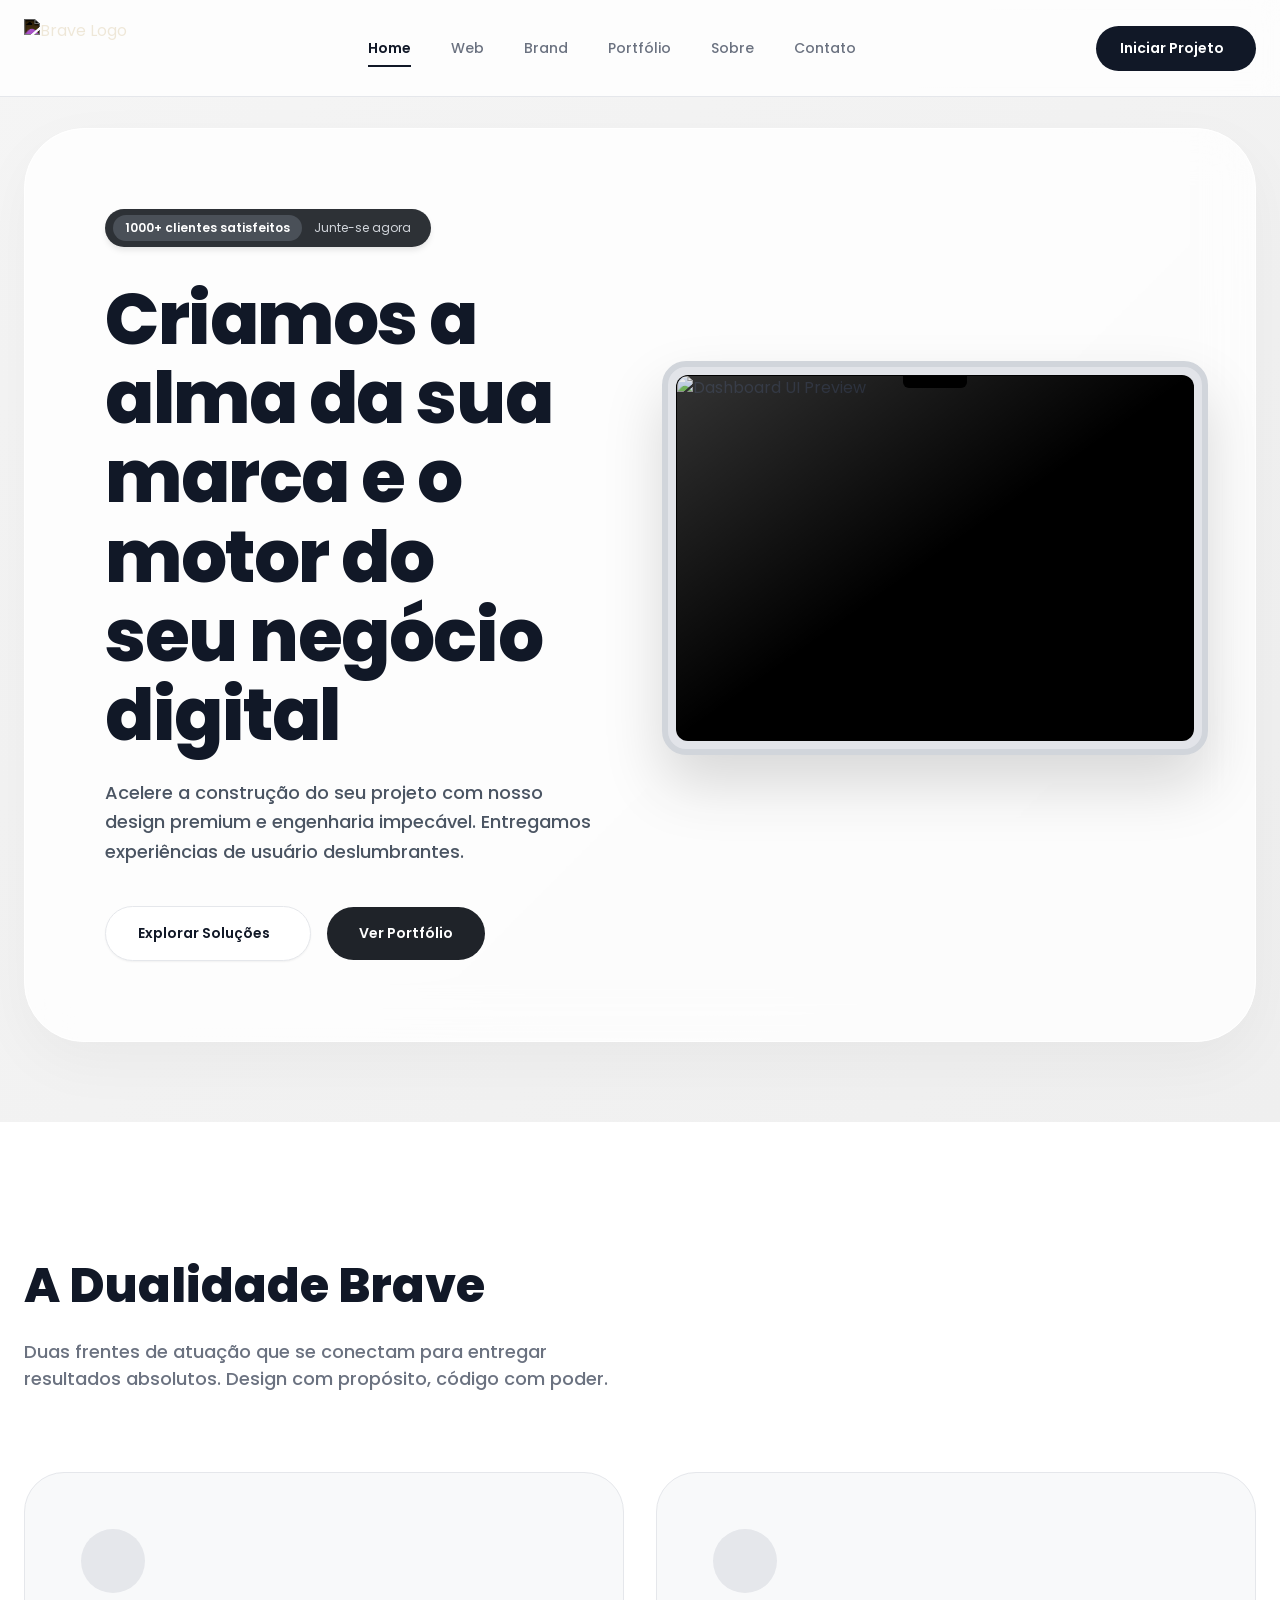
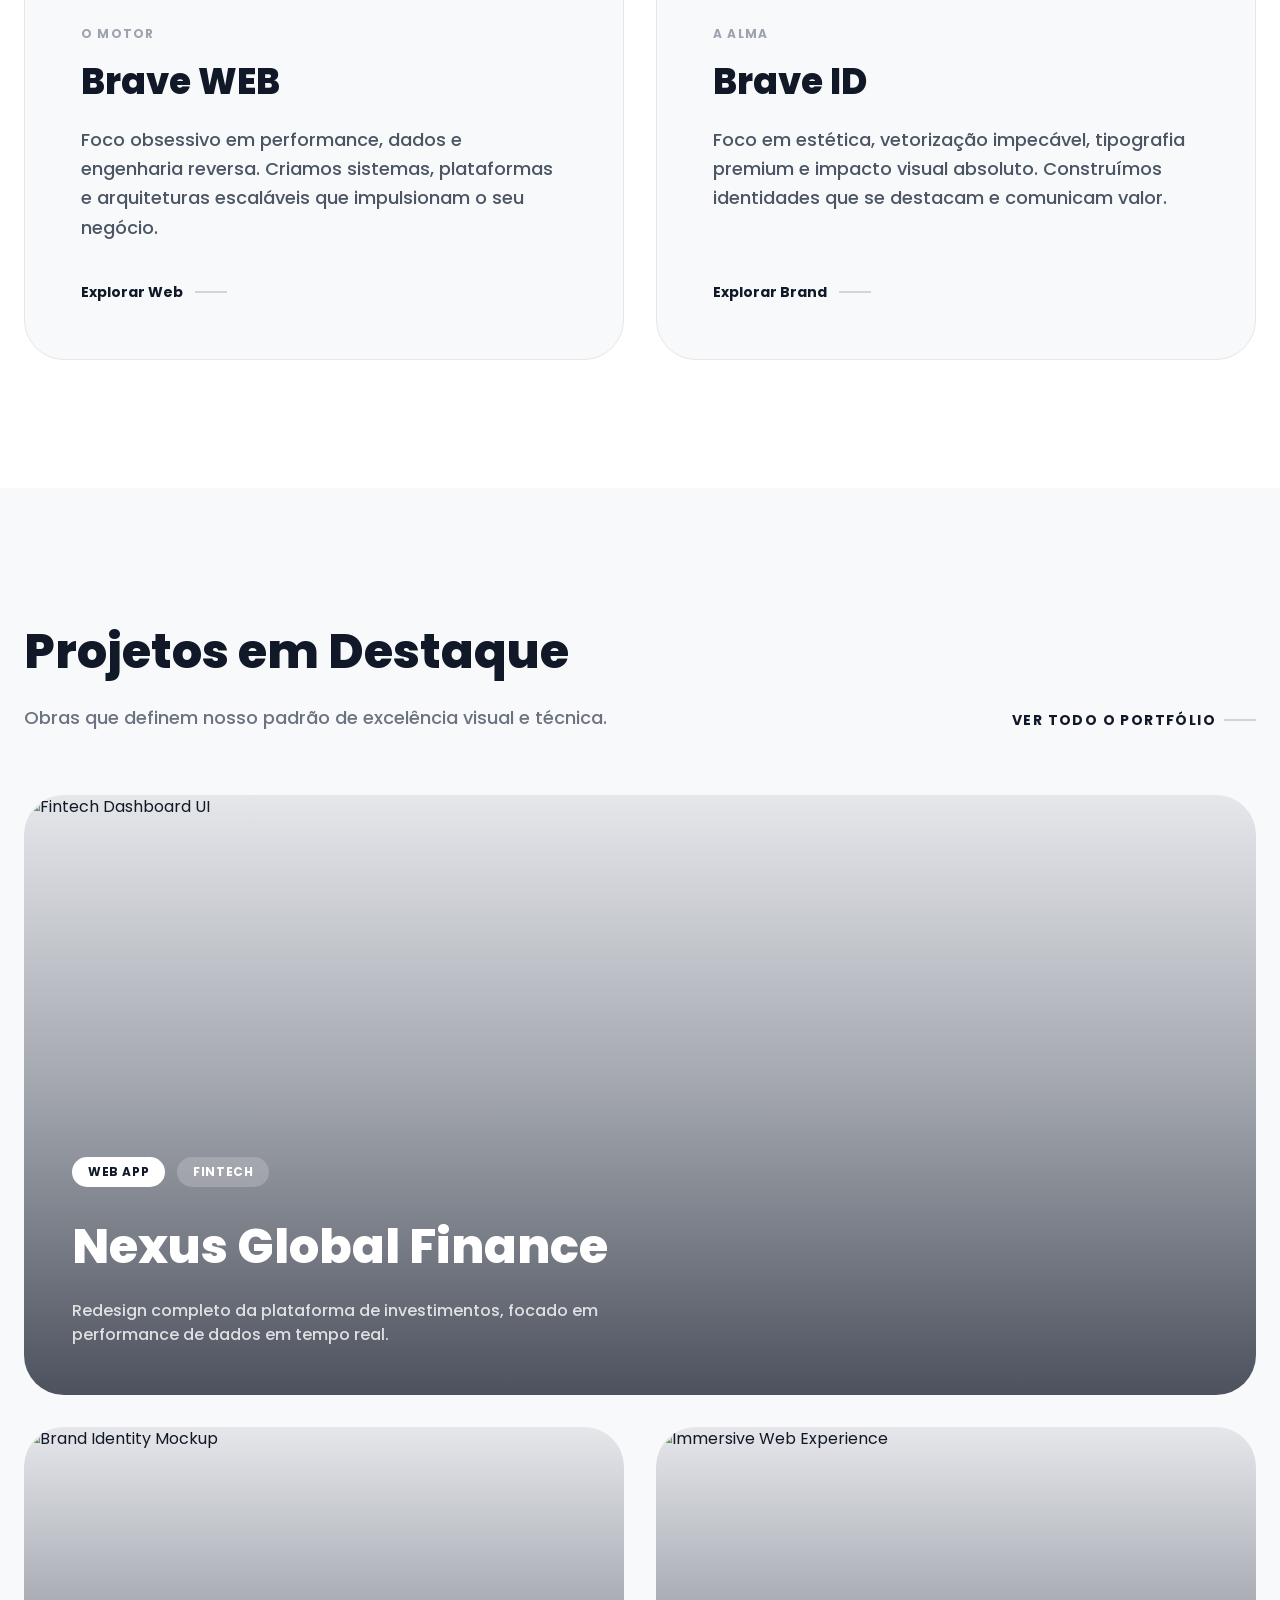
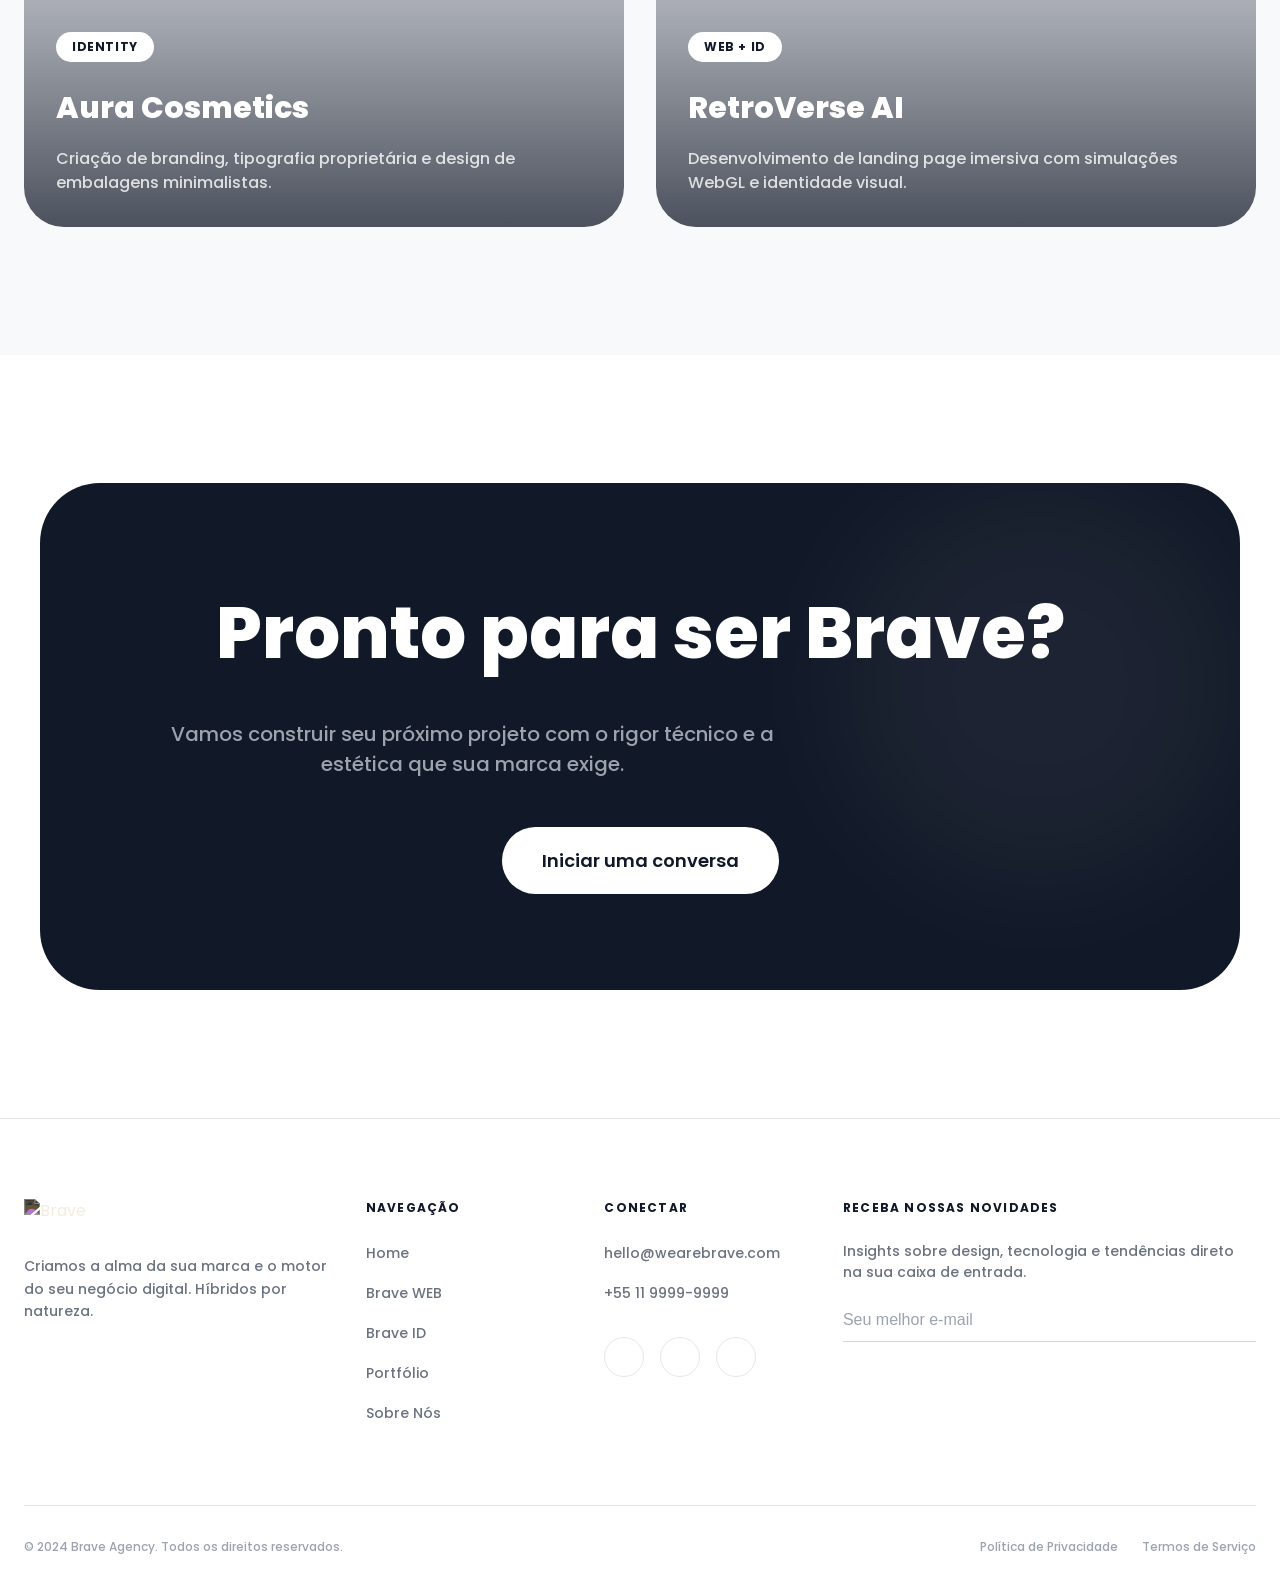
==== index.html @ 034521a6 "Initial commit: Brave WebBrand site completo Páginas: Home, Web, Brand, Portfólio, Sobre, Contato. D" ====
<!DOCTYPE html>
<html lang="pt-BR">
<head>
  <meta charset="UTF-8">
  <meta name="viewport" content="width=device-width, initial-scale=1.0">
  <title>Brave | Agência Digital & Identidade</title>
  <link rel="stylesheet" href="style.css">
  <script src="https://code.iconify.design/iconify-icon/1.0.7/iconify-icon.min.js"></script>
</head>
<body>
  <div class="page-wrapper">
    <!-- Header -->
    <header class="header">
      <div class="container header-inner">
        <a href="#" class="logo-link">
          <img src="https://vgbujcuwptvheqijyjbe.supabase.co/storage/v1/object/public/hmac-uploads/uploads/265bed1b-7a83-4b68-87a9-fbb24516aae4/1775401410958-85c79e2f/LOGO_EM_BRANCO_4x.png" alt="Brave Logo" class="logo">
        </a>
        <nav class="desktop-nav">
          <a href="index.html" class="nav-item active">Home</a>
          <a href="web.html" class="nav-item">Web</a>
          <a href="brand.html" class="nav-item">Brand</a>
          <a href="portfolio.html" class="nav-item">Portfólio</a>
          <a href="sobre.html" class="nav-item">Sobre</a>
          <a href="contato.html" class="nav-item">Contato</a>
        </nav>
        <div class="header-cta">
          <a href="contato.html" class="btn btn-dark">
            <span>Iniciar Projeto</span>
            <iconify-icon icon="lucide:arrow-right"></iconify-icon>
          </a>
        </div>
        <button id="btn-mobile-menu" class="mobile-menu-btn">
          <iconify-icon icon="lucide:menu"></iconify-icon>
        </button>
      </div>
    </header>

    <main class="main-content">
      <!-- HERO SECTION -->
      <section class="hero">
        <div class="container hero-container">
          <div class="hero-card">
            <div class="hero-text">
              <div class="badge">
                <span class="badge-tag">1000+ clientes satisfeitos</span>
                <span class="badge-text">Junte-se agora <iconify-icon icon="lucide:arrow-right"></iconify-icon></span>
              </div>
              <h1 class="font-display">Criamos a alma da sua marca e o motor do seu negócio digital</h1>
              <p class="hero-subtitle">Acelere a construção do seu projeto com nosso design premium e engenharia impecável. Entregamos experiências de usuário deslumbrantes.</p>
              <div class="hero-actions">
                <a href="#" class="btn btn-outline">Explorar Soluções <iconify-icon icon="lucide:arrow-right"></iconify-icon></a>
                <a href="#" class="btn btn-dark-hero">Ver Portfólio</a>
              </div>
            </div>
            
            <div class="hero-image preserve-3d">
              <div class="laptop-container animate-float-laptop">
                <div class="laptop-lid">
                  <div class="laptop-screen">
                    <div class="camera-notch"></div>
                    <img src="https://images.unsplash.com/photo-1551288049-bebda4e38f71?auto=format&fit=crop&q=80&w=2000" alt="Dashboard UI Preview">
                    <div class="screen-glare"></div>
                  </div>
                </div>
              </div>
            </div>
          </div>
        </div>
      </section>

      <!-- DUALITY SECTION -->
      <section class="duality">
        <div class="container">
          <div class="section-intro">
            <h2 class="font-display">A Dualidade Brave</h2>
            <p>Duas frentes de atuação que se conectam para entregar resultados absolutos. Design com propósito, código com poder.</p>
          </div>
          <div class="cards-grid">
            <a href="#" class="duality-card">
              <div class="card-icon">
                <iconify-icon icon="lucide:code-2"></iconify-icon>
              </div>
              <span class="card-tag">O Motor</span>
              <h3 class="font-display">Brave WEB</h3>
              <p>Foco obsessivo em performance, dados e engenharia reversa. Criamos sistemas, plataformas e arquiteturas escaláveis que impulsionam o seu negócio.</p>
              <div class="card-link">
                <span>Explorar Web</span>
                <div class="link-line"></div>
                <iconify-icon icon="lucide:chevron-right"></iconify-icon>
              </div>
            </a>
            
            <a href="#" class="duality-card">
              <div class="card-icon">
                <iconify-icon icon="lucide:pen-tool"></iconify-icon>
              </div>
              <span class="card-tag">A Alma</span>
              <h3 class="font-display">Brave ID</h3>
              <p>Foco em estética, vetorização impecável, tipografia premium e impacto visual absoluto. Construímos identidades que se destacam e comunicam valor.</p>
              <div class="card-link">
                <span>Explorar Brand</span>
                <div class="link-line"></div>
                <iconify-icon icon="lucide:chevron-right"></iconify-icon>
              </div>
            </a>
          </div>
        </div>
      </section>

      <!-- PORTFOLIO HIGHLIGHTS -->
      <section class="portfolio">
        <div class="container">
          <div class="portfolio-header">
            <div class="section-intro">
              <h2 class="font-display">Projetos em Destaque</h2>
              <p>Obras que definem nosso padrão de excelência visual e técnica.</p>
            </div>
            <a href="#" class="view-all-link"> Ver todo o portfólio <span class="link-line"></span> </a>
          </div>

          <div class="portfolio-grid">
            <a href="#" class="portfolio-item large">
              <img src="https://images.unsplash.com/photo-1460925895917-afdab827c52f?auto=format&fit=crop&q=80&w=1600" alt="Fintech Dashboard UI">
              <div class="overlay"></div>
              <div class="item-content">
                <div class="tags">
                  <span class="tag bg-white">Web App</span>
                  <span class="tag bg-blur">Fintech</span>
                </div>
                <h3 class="font-display text-large">Nexus Global Finance</h3>
                <p>Redesign completo da plataforma de investimentos, focado em performance de dados em tempo real.</p>
              </div>
            </a>

            <a href="#" class="portfolio-item">
              <img src="https://images.unsplash.com/photo-1618005182384-a83a8bd57fbe?auto=format&fit=crop&q=80&w=800" alt="Brand Identity Mockup">
              <div class="overlay"></div>
              <div class="item-content">
                <div class="tags">
                  <span class="tag bg-white">Identity</span>
                </div>
                <h3 class="font-display text-medium">Aura Cosmetics</h3>
                <p>Criação de branding, tipografia proprietária e design de embalagens minimalistas.</p>
              </div>
            </a>

            <a href="#" class="portfolio-item">
              <img src="https://images.unsplash.com/photo-1550745165-9bc0b252726f?auto=format&fit=crop&q=80&w=800" alt="Immersive Web Experience">
              <div class="overlay"></div>
              <div class="item-content">
                <div class="tags">
                  <span class="tag bg-white">Web + ID</span>
                </div>
                <h3 class="font-display text-medium">RetroVerse AI</h3>
                <p>Desenvolvimento de landing page imersiva com simulações WebGL e identidade visual.</p>
              </div>
            </a>
          </div>
        </div>
      </section>

      <!-- FINAL CTA -->
      <section class="final-cta">
        <div class="container relative z-10">
          <div class="cta-box">
            <div class="glow-effect"></div>
            <h2 class="font-display text-huge relative z-10">Pronto para ser Brave?</h2>
            <p class="cta-subtitle relative z-10">Vamos construir seu próximo projeto com o rigor técnico e a estética que sua marca exige.</p>
            <a href="#" class="btn btn-light btn-large relative z-10">
               <span>Iniciar uma conversa <iconify-icon icon="lucide:arrow-up-right"></iconify-icon></span>
            </a>
          </div>
        </div>
      </section>
    </main>

    <!-- FOOTER -->
    <footer class="footer">
      <div class="container">
        <div class="footer-grid">
          <div class="footer-col brand-col">
            <img src="https://vgbujcuwptvheqijyjbe.supabase.co/storage/v1/object/public/hmac-uploads/uploads/265bed1b-7a83-4b68-87a9-fbb24516aae4/1775401410958-85c79e2f/LOGO_EM_BRANCO_4x.png" alt="Brave" class="footer-logo">
            <p class="footer-desc">Criamos a alma da sua marca e o motor do seu negócio digital. Híbridos por natureza.</p>
          </div>

          <div class="footer-col nav-col">
            <h4>Navegação</h4>
            <ul>
              <li><a href="index.html">Home</a></li>
              <li><a href="web.html">Brave WEB</a></li>
              <li><a href="brand.html">Brave ID</a></li>
              <li><a href="portfolio.html">Portfólio</a></li>
              <li><a href="sobre.html">Sobre Nós</a></li>
            </ul>
          </div>

          <div class="footer-col social-col">
            <h4>Conectar</h4>
            <ul class="contact-list">
              <li><a href="#">hello@wearebrave.com</a></li>
              <li><a href="#">+55 11 9999-9999</a></li>
            </ul>
            <div class="social-links">
              <a href="#" class="social-icon"><iconify-icon icon="ri:instagram-line"></iconify-icon></a>
              <a href="#" class="social-icon"><iconify-icon icon="ri:linkedin-fill"></iconify-icon></a>
              <a href="#" class="social-icon"><iconify-icon icon="ri:behance-fill"></iconify-icon></a>
            </div>
          </div>

          <div class="footer-col news-col">
            <h4>Receba nossas novidades</h4>
            <p>Insights sobre design, tecnologia e tendências direto na sua caixa de entrada.</p>
            <form class="newsletter-form">
              <input type="email" placeholder="Seu melhor e-mail" required>
              <button type="submit" class="submit-arrow"><iconify-icon icon="lucide:arrow-right"></iconify-icon></button>
            </form>
          </div>
        </div>

        <div class="footer-bottom">
          <p>© 2024 Brave Agency. Todos os direitos reservados.</p>
          <div class="legal-links">
            <a href="#">Política de Privacidade</a>
            <a href="#">Termos de Serviço</a>
          </div>
        </div>
      </div>
    </footer>
  </div>
  <script src="main.js"></script>
</body>
</html>
---- style.css ----
@import url('https://fonts.googleapis.com/css2?family=Poppins:wght@400;500;600;700;800&display=swap');

:root {
  --color-bg: #f8f9fa;
  --color-text: #111827;
  --color-white: #ffffff;
  --color-gray-100: #f3f4f6;
  --color-gray-200: #e5e7eb;
  --color-gray-300: #d1d5db;
  --color-gray-400: #9ca3af;
  --color-gray-500: #6b7280;
  --color-gray-600: #4b5563;
  --color-gray-800: #1f2937;
  --color-gray-900: #111827;
  --font-sans: 'Poppins', sans-serif;
  --transition: all 0.3s ease;
}

* {
  box-sizing: border-box;
  margin: 0;
  padding: 0;
}

body {
  font-family: var(--font-sans);
  background-color: var(--color-bg);
  color: var(--color-text);
  overflow-x: hidden;
  -webkit-font-smoothing: antialiased;
  line-height: 1.5;
}

a {
  text-decoration: none;
  color: inherit;
}

ul {
  list-style: none;
}

img {
  max-width: 100%;
  height: auto;
  display: block;
}

.font-display {
  font-family: var(--font-sans);
}

.container {
  max-width: 1440px;
  margin: 0 auto;
  padding: 0 24px;
}

.page-wrapper {
  min-height: 100vh;
  display: flex;
  flex-direction: column;
}

/* Animations */
@keyframes slideUpFade {
  from { opacity: 0; transform: translateY(40px); }
  to { opacity: 1; transform: translateY(0); }
}

@keyframes float-laptop {
  0% { transform: translateY(0px) rotateX(15deg) rotateY(-25deg) rotateZ(5deg); }
  50% { transform: translateY(-20px) rotateX(18deg) rotateY(-23deg) rotateZ(4deg); }
  100% { transform: translateY(0px) rotateX(15deg) rotateY(-25deg) rotateZ(5deg); }
}

/* Header */
.header {
  position: fixed;
  top: 0;
  left: 0;
  width: 100%;
  z-index: 50;
  background: rgba(255, 255, 255, 0.8);
  backdrop-filter: blur(12px);
  border-bottom: 1px solid var(--color-gray-200);
}

.header-inner {
  display: flex;
  align-items: center;
  justify-content: space-between;
  height: 96px;
}

.logo-link {
  position: relative;
  z-index: 10;
  display: block;
}

.logo {
  height: 58px;
  object-fit: contain;
  filter: invert(1);
  transition: opacity var(--transition);
}

.logo-link:hover .logo {
  opacity: 0.7;
}

.desktop-nav {
  display: none;
  align-items: center;
  gap: 40px;
}

@media (min-width: 1024px) {
  .desktop-nav {
    display: flex;
  }
}

.nav-item {
  font-size: 14px;
  font-weight: 500;
  color: var(--color-gray-500);
  transition: color var(--transition);
  position: relative;
}

.nav-item:hover, .nav-item.active {
  color: var(--color-gray-900);
}

.nav-item.active {
  font-weight: 600;
}

.nav-item.active::after {
  content: '';
  position: absolute;
  bottom: -8px;
  left: 0;
  width: 100%;
  height: 2px;
  background: var(--color-gray-900);
}

.header-cta {
  display: none;
}

@media (min-width: 768px) {
  .header-cta {
    display: block;
  }
}

.mobile-menu-btn {
  display: block;
  background: none;
  border: none;
  font-size: 24px;
  color: var(--color-gray-900);
  cursor: pointer;
  padding: 8px;
}

@media (min-width: 1024px) {
  .mobile-menu-btn {
    display: none;
  }
}

/* Buttons */
.btn {
  display: inline-flex;
  align-items: center;
  justify-content: center;
  padding: 12px 24px;
  font-size: 14px;
  font-weight: 600;
  border-radius: 9999px;
  transition: var(--transition);
  gap: 8px;
  cursor: pointer;
}

.btn-dark {
  background: var(--color-gray-900);
  color: var(--color-white);
}

.btn-dark:hover {
  background: var(--color-gray-800);
  box-shadow: 0 10px 15px -3px rgba(0, 0, 0, 0.1);
  transform: translateY(-2px);
}

.btn-dark-hero {
  background: #1F2329;
  color: var(--color-white);
  padding: 16px 32px;
}
.btn-dark-hero:hover {
  background: #000;
  box-shadow: 0 10px 15px -3px rgba(0, 0, 0, 0.2);
  transform: translateY(-4px);
}

.btn-outline {
  background: var(--color-white);
  color: var(--color-gray-900);
  border: 1px solid var(--color-gray-200);
  box-shadow: 0 1px 2px 0 rgba(0, 0, 0, 0.05);
  padding: 16px 32px;
}

.btn-outline:hover {
  box-shadow: 0 4px 6px -1px rgba(0, 0, 0, 0.1);
  transform: translateY(-4px);
}

.btn-light {
  background: var(--color-white);
  color: var(--color-gray-900);
}

.btn-large {
  padding: 20px 40px;
  font-size: 18px;
}
.btn-large:hover {
  transform: scale(1.05);
  box-shadow: 0 20px 25px -5px rgba(0, 0, 0, 0.1);
}

/* HERO SECTION */
.hero {
  position: relative;
  min-height: 100vh;
  display: flex;
  flex-direction: column;
  justify-content: center;
  padding: 128px 0 80px 0;
  overflow: hidden;
  background: linear-gradient(135deg, rgb(245, 245, 245) 0%, rgb(239, 239, 239) 100%);
}

.hero-container {
  position: relative;
  z-index: 10;
  flex: 1;
  display: flex;
  flex-direction: column;
  justify-content: center;
}

.hero-card {
  background: rgba(255, 255, 255, 0.8);
  backdrop-filter: blur(24px);
  border-radius: 40px;
  border: 1px solid #ffffff;
  box-shadow: 0 20px 60px rgba(0,0,0,0.04);
  padding: 32px;
  display: flex;
  flex-direction: column;
  align-items: center;
  position: relative;
  z-index: 10;
}

@media (min-width: 768px) {
  .hero-card {
    padding: 48px;
    border-radius: 60px;
  }
}

@media (min-width: 1024px) {
  .hero-card {
    flex-direction: row;
    padding: 80px;
  }
}

.hero-text {
  display: flex;
  flex-direction: column;
  align-items: flex-start;
  z-index: 20;
}

@media (min-width: 1024px) {
  .hero-text {
    width: 55%;
  }
}

.badge {
  display: inline-flex;
  align-items: center;
  gap: 12px;
  padding: 6px 16px 6px 8px;
  background: #2D3136;
  color: var(--color-white);
  border-radius: 9999px;
  margin-bottom: 32px;
  box-shadow: 0 4px 6px -1px rgba(0, 0, 0, 0.1);
  animation: slideUpFade 0.8s forwards;
}

.badge-tag {
  background: #4A5058;
  border-radius: 9999px;
  padding: 4px 12px;
  font-size: 12px;
  font-weight: 600;
}

.badge-text {
  font-size: 12px;
  color: var(--color-gray-300);
  display: flex;
  align-items: center;
  gap: 4px;
}

.hero h1 {
  font-size: 36px;
  font-weight: 800;
  line-height: 1.1;
  letter-spacing: -0.02em;
  color: var(--color-gray-900);
  margin-bottom: 24px;
  animation: slideUpFade 0.8s 0.1s both;
}

@media (min-width: 768px) {
  .hero h1 {
    font-size: 48px;
  }
}

@media (min-width: 1024px) {
  .hero h1 {
    font-size: 72px;
    width: 80%;
  }
}

.hero-subtitle {
  font-size: 16px;
  color: var(--color-gray-600);
  margin-bottom: 40px;
  max-width: 500px;
  line-height: 1.625;
  font-weight: 500;
  animation: slideUpFade 0.8s 0.2s both;
}

@media (min-width: 768px) {
  .hero-subtitle {
    font-size: 18px;
  }
}

.hero-actions {
  display: flex;
  flex-wrap: wrap;
  align-items: center;
  gap: 16px;
  animation: slideUpFade 0.8s 0.3s both;
}

/* 3D Laptop */
.hero-image {
  position: relative;
  margin-top: 80px;
  width: 100%;
  display: flex;
  justify-content: center;
  animation: slideUpFade 0.8s 0.4s both;
}

@media (min-width: 1024px) {
  .hero-image {
    width: 45%;
    margin-top: 0;
    position: absolute;
    right: -6%;
    top: 50%;
    transform: translateY(-50%);
  }
}

.preserve-3d {
  transform-style: preserve-3d;
  perspective: 2000px;
}

.laptop-container {
  width: 100%;
  max-width: 800px;
  aspect-ratio: 16/10;
  transform-style: preserve-3d;
}

.animate-float-laptop {
  animation: float-laptop 8s ease-in-out infinite;
}

.laptop-lid {
  position: absolute;
  left: -113px;
  top: -224px;
  width: 546px; 
  height: 394px;
  background: #E2E4E9;
  border-radius: 16px;
  border: 4px solid #D1D5DB;
  box-shadow: 0 30px 60px rgba(0,0,0,0.15);
  padding: 6px;
  z-index: 20;
}

@media (min-width: 768px) {
  .laptop-lid {
    border-radius: 24px;
    border-width: 6px;
    padding: 8px;
  }
}

.laptop-screen {
  width: 100%;
  height: 100%;
  background: #000;
  border-radius: 12px;
  overflow: hidden;
  position: relative;
  border: 1px solid rgba(0,0,0,0.5);
}

.camera-notch {
  position: absolute;
  top: 0;
  left: 50%;
  transform: translateX(-50%);
  width: 64px;
  height: 8px;
  background: #000;
  border-bottom-left-radius: 6px;
  border-bottom-right-radius: 6px;
  z-index: 30;
}

@media (min-width: 768px) {
  .camera-notch {
    height: 12px;
  }
}

.laptop-screen img {
  width: 100%;
  height: 100%;
  object-fit: cover;
  opacity: 0.9;
}

.screen-glare {
  position: absolute;
  inset: 0;
  background: linear-gradient(to bottom right, rgba(255,255,255,0.2), transparent, transparent);
  pointer-events: none;
}

/* DUALITY SECTION */
.duality {
  padding: 128px 0;
  background: var(--color-white);
  position: relative;
}

.section-intro {
  margin-bottom: 80px;
}

.section-intro h2 {
  font-size: 36px;
  font-weight: 800;
  color: var(--color-gray-900);
  margin-bottom: 16px;
}

@media (min-width: 768px) {
  .section-intro h2 {
    font-size: 48px;
  }
}

.section-intro p {
  font-size: 18px;
  color: var(--color-gray-500);
  max-width: 600px;
  font-weight: 500;
}

.cards-grid {
  display: grid;
  grid-template-columns: 1fr;
  gap: 32px;
}

@media (min-width: 768px) {
  .cards-grid {
    grid-template-columns: repeat(2, 1fr);
  }
}

.duality-card {
  display: flex;
  flex-direction: column;
  background: var(--color-bg);
  border: 1px solid var(--color-gray-200);
  border-radius: 40px;
  padding: 40px;
  transition: var(--transition);
  height: 100%;
}

@media (min-width: 768px) {
  .duality-card {
    padding: 56px;
  }
}

.duality-card:hover {
  background: var(--color-white);
  box-shadow: 0 20px 25px -5px rgba(0, 0, 0, 0.1);
  transform: translateY(-8px);
}

.card-icon {
  width: 64px;
  height: 64px;
  background: var(--color-gray-200);
  color: var(--color-gray-900);
  border-radius: 50%;
  display: flex;
  align-items: center;
  justify-content: center;
  margin-bottom: 32px;
  transition: var(--transition);
  font-size: 28px;
}

.duality-card:hover .card-icon {
  background: var(--color-gray-900);
  color: var(--color-white);
}

.card-tag {
  font-size: 12px;
  font-weight: 700;
  text-transform: uppercase;
  letter-spacing: 0.1em;
  color: var(--color-gray-400);
  margin-bottom: 12px;
  display: block;
}

.duality-card h3 {
  font-size: 36px;
  font-weight: 800;
  color: var(--color-gray-900);
  margin-bottom: 16px;
}

.duality-card p {
  font-size: 18px;
  color: var(--color-gray-600);
  margin-bottom: 40px;
  line-height: 1.625;
  font-weight: 500;
  flex-grow: 1;
}

.card-link {
  display: flex;
  align-items: center;
  gap: 12px;
  font-size: 14px;
  font-weight: 700;
  color: var(--color-gray-900);
  margin-top: auto;
}

.link-line {
  width: 32px;
  height: 2px;
  background: var(--color-gray-300);
  transition: var(--transition);
  position: relative;
}

.card-link iconify-icon {
  position: absolute;
  right: -8px;
  top: 50%;
  transform: translateY(-50%);
  opacity: 0;
  transition: opacity var(--transition);
}

.duality-card:hover .link-line, .view-all-link:hover .link-line {
  background: var(--color-gray-900);
  width: 48px;
}

.duality-card:hover .card-link iconify-icon {
  opacity: 1;
}

/* PORTFOLIO SECTION */
.portfolio {
  padding: 128px 0;
  background: var(--color-bg);
}

.portfolio-header {
  display: flex;
  flex-direction: column;
  gap: 24px;
  margin-bottom: 64px;
}

@media (min-width: 768px) {
  .portfolio-header {
    flex-direction: row;
    align-items: flex-end;
    justify-content: space-between;
  }
}

.portfolio-header .section-intro {
  margin-bottom: 0;
}

.view-all-link {
  display: flex;
  align-items: center;
  gap: 8px;
  font-size: 14px;
  font-weight: 700;
  text-transform: uppercase;
  letter-spacing: 0.1em;
  color: var(--color-gray-900);
}

.portfolio-grid {
  display: grid;
  grid-template-columns: 1fr;
  gap: 32px;
}

@media (min-width: 768px) {
  .portfolio-grid {
    grid-template-columns: repeat(2, 1fr);
  }
}

.portfolio-item {
  position: relative;
  display: block;
  border-radius: 40px;
  overflow: hidden;
  height: 400px;
  background: var(--color-gray-200);
}

.portfolio-item.large {
  grid-column: 1 / -1;
}

@media (min-width: 768px) {
  .portfolio-item.large {
    height: 600px;
  }
}

.portfolio-item img {
  position: absolute;
  inset: 0;
  width: 100%;
  height: 100%;
  object-fit: cover;
  transition: transform 0.7s ease;
}

.portfolio-item:hover img {
  transform: scale(1.05);
}

.portfolio-item .overlay {
  position: absolute;
  inset: 0;
  background: linear-gradient(to top, rgba(17,24,39,0.9), rgba(17,24,39,0.4), transparent);
  opacity: 0.8;
}

.item-content {
  position: absolute;
  bottom: 0;
  left: 0;
  width: 100%;
  padding: 32px;
  z-index: 10;
}

@media (min-width: 768px) {
  .portfolio-item.large .item-content {
    padding: 48px;
  }
}

.tags {
  display: flex;
  flex-wrap: wrap;
  gap: 12px;
  margin-bottom: 24px;
}

.tag {
  padding: 6px 16px;
  border-radius: 9999px;
  font-size: 12px;
  font-weight: 700;
  text-transform: uppercase;
  letter-spacing: 0.05em;
}

.tag.bg-white {
  background: var(--color-white);
  color: var(--color-gray-900);
}

.tag.bg-blur {
  background: rgba(255,255,255,0.2);
  backdrop-filter: blur(12px);
  color: var(--color-white);
}

.item-content h3 {
  color: var(--color-white);
  font-weight: 800;
  margin-bottom: 16px;
}

.text-medium {
  font-size: 24px;
}
@media (min-width: 768px) { .text-medium { font-size: 30px; } }

.text-large {
  font-size: 30px;
}
@media (min-width: 768px) { .text-large { font-size: 48px; } }

.item-content p {
  color: rgba(255,255,255,0.8);
  font-weight: 500;
  max-width: 600px;
}

/* FINAL CTA */
.final-cta {
  padding: 128px 0;
  background: var(--color-white);
  overflow: hidden;
  position: relative;
}

.cta-box {
  background: var(--color-gray-900);
  border-radius: 40px;
  padding: 48px;
  text-align: center;
  position: relative;
  overflow: hidden;
  max-width: 1200px;
  margin: 0 auto;
}

@media (min-width: 768px) {
  .cta-box {
    border-radius: 60px;
    padding: 96px;
  }
}

.glow-effect {
  position: absolute;
  top: 0;
  right: 0;
  width: 400px;
  height: 400px;
  background: rgba(255,255,255,0.05);
  border-radius: 50%;
  filter: blur(64px);
}

.cta-box h2 {
  color: var(--color-white);
  font-weight: 800;
  margin-bottom: 32px;
}

.text-huge {
  font-size: 36px;
}
@media (min-width: 768px) { .text-huge { font-size: 60px; } }
@media (min-width: 1024px) { .text-huge { font-size: 72px; } }

.cta-id-inner {
  display: flex;
  flex-direction: column;
  align-items: center;
  text-align: center;
  max-width: 896px;
  margin: 0 auto;
}

.cta-subtitle {
  font-size: 18px;
  color: var(--color-gray-400);
  margin-bottom: 48px;
  font-weight: 500;
  max-width: 672px;
}
@media (min-width: 768px) { .cta-subtitle { font-size: 20px; } }

/* FOOTER */
.footer {
  background: var(--color-white);
  border-top: 1px solid var(--color-gray-200);
  padding: 80px 0 40px 0;
  position: relative;
  z-index: 10;
}

.footer-grid {
  display: grid;
  grid-template-columns: 1fr;
  gap: 48px;
  margin-bottom: 64px;
}

@media (min-width: 768px) {
  .footer-grid {
    grid-template-columns: repeat(2, 1fr);
  }
}

@media (min-width: 1024px) {
  .footer-grid {
    grid-template-columns: 3fr 2fr 2fr 4fr;
    gap: 32px;
  }
}

.brand-col {
  grid-column: 1 / -1;
}
@media (min-width: 1024px) {
  .brand-col {
    grid-column: 1 / 2;
  }
}

.footer-logo {
  height: 24px;
  margin-bottom: 32px;
  filter: invert(1);
  opacity: 0.8;
}

.footer-desc {
  color: var(--color-gray-500);
  font-size: 14px;
  font-weight: 500;
  line-height: 1.625;
  max-width: 320px;
}

.footer h4 {
  color: var(--color-gray-900);
  font-weight: 700;
  margin-bottom: 24px;
  letter-spacing: 0.1em;
  text-transform: uppercase;
  font-size: 12px;
}

.footer ul li {
  margin-bottom: 16px;
}

.footer ul a {
  color: var(--color-gray-500);
  font-size: 14px;
  font-weight: 500;
  transition: var(--transition);
}

.footer ul a:hover {
  color: var(--color-gray-900);
}

.social-links {
  display: flex;
  gap: 16px;
  margin-top: 32px;
}

.social-icon {
  width: 40px;
  height: 40px;
  border-radius: 50%;
  border: 1px solid var(--color-gray-200);
  display: flex;
  align-items: center;
  justify-content: center;
  color: var(--color-gray-500);
  transition: var(--transition);
  font-size: 20px;
}

.social-icon:hover {
  color: var(--color-gray-900);
  border-color: var(--color-gray-900);
}

.news-col p {
  color: var(--color-gray-500);
  font-weight: 500;
  font-size: 14px;
  margin-bottom: 16px;
}

.newsletter-form {
  position: relative;
  margin-top: 16px;
}

.newsletter-form input {
  width: 100%;
  background: transparent;
  border: none;
  border-bottom: 1px solid var(--color-gray-300);
  padding: 12px 48px 12px 0;
  color: var(--color-gray-900);
  font-weight: 500;
  font-size: 16px;
  transition: var(--transition);
}

.newsletter-form input:focus {
  outline: none;
  border-color: var(--color-gray-900);
}

.newsletter-form input::placeholder {
  color: var(--color-gray-400);
}

.submit-arrow {
  position: absolute;
  right: 0;
  top: 50%;
  transform: translateY(-50%);
  background: none;
  border: none;
  color: var(--color-gray-400);
  font-size: 20px;
  cursor: pointer;
  transition: var(--transition);
}

.submit-arrow:hover {
  color: var(--color-gray-900);
}

.footer-bottom {
  padding-top: 32px;
  border-top: 1px solid var(--color-gray-200);
  display: flex;
  flex-direction: column;
  gap: 16px;
  align-items: flex-start;
}

@media (min-width: 768px) {
  .footer-bottom {
    flex-direction: row;
    justify-content: space-between;
    align-items: center;
  }
}

.footer-bottom p {
  color: var(--color-gray-400);
  font-weight: 500;
  font-size: 12px;
}

.legal-links {
  display: flex;
  gap: 24px;
}

.legal-links a {
  color: var(--color-gray-400);
  font-weight: 500;
  font-size: 12px;
  transition: var(--transition);
}

.legal-links a:hover {
  color: var(--color-gray-900);
}

/* Custom Scrollbar */
::-webkit-scrollbar {
  width: 8px;
}
::-webkit-scrollbar-track {
  background: #f1f5f9;
}
::-webkit-scrollbar-thumb {
  background: #cbd5e1;
  border-radius: 4px;
}
::-webkit-scrollbar-thumb:hover {
  background: #94a3b8;
}

/* ==========================================================================
   BRAVE WEB - PAGE SPECIFIC STYLES
   ========================================================================== */

/* Hero Section */
.code-gradient {
  background: linear-gradient(135deg, #111827 0%, #1f2937 100%);
}

.web-hero {
  position: relative;
  padding: 160px 0 128px;
  min-height: auto;
  overflow: hidden;
}

.grid-pattern-overlay {
  position: absolute;
  inset: 0;
  background-image: radial-gradient(circle at 1px 1px, #e5e7eb 1px, transparent 0);
  background-size: 40px 40px;
  opacity: 0.1;
  pointer-events: none;
}

.bg-fade {
  mask-image: linear-gradient(to bottom, black 50%, transparent 100%);
  -webkit-mask-image: linear-gradient(to bottom, black 50%, transparent 100%);
}

.web-hero-content {
  display: flex;
  flex-direction: column;
  gap: 64px;
}
@media (min-width: 1024px) {
  .web-hero-content {
    flex-direction: row;
    align-items: center;
  }
}

.web-hero-text {
  flex: 1;
}

.engine-badge {
  display: inline-flex;
  align-items: center;
  gap: 8px;
  padding: 4px 12px;
  background: rgba(255, 255, 255, 0.1);
  backdrop-filter: blur(12px);
  border-radius: 9999px;
  color: rgba(255, 255, 255, 0.8);
  font-size: 12px;
  font-weight: 600;
  text-transform: uppercase;
  letter-spacing: 0.05em;
  margin-bottom: 24px;
}

.pulse-dot {
  width: 8px;
  height: 8px;
  border-radius: 50%;
  background-color: #4ade80;
  animation: pulse 2s cubic-bezier(0.4, 0, 0.6, 1) infinite;
}
@keyframes pulse {
  0%, 100% { opacity: 1; }
  50% { opacity: .5; }
}

.web-hero-text h1 {
  font-size: 36px;
  font-weight: 800;
  color: var(--color-white);
  line-height: 1.1;
  margin-bottom: 32px;
}
.web-hero-text h1 span {
  color: var(--color-gray-400);
}
@media (min-width: 768px) { .web-hero-text h1 { font-size: 60px; } }
@media (min-width: 1024px) { .web-hero-text h1 { font-size: 72px; } }

.web-hero-text p {
  font-size: 18px;
  color: var(--color-gray-400);
  line-height: 1.625;
  margin-bottom: 40px;
  max-width: 600px;
}

.web-hero-actions {
  display: flex;
  flex-wrap: wrap;
  gap: 16px;
}

.btn-outline-white {
  padding: 16px 32px;
  border: 1px solid rgba(255, 255, 255, 0.2);
  color: var(--color-white);
  border-radius: 9999px;
  font-weight: 700;
  transition: var(--transition);
  display: inline-block;
  background: transparent;
}
.btn-outline-white:hover {
  background: rgba(255, 255, 255, 0.05);
}

.web-hero-visual {
  flex: 1;
  position: relative;
}

.code-window {
  background: rgba(31, 41, 55, 0.5);
  backdrop-filter: blur(24px);
  padding: 16px;
  border-radius: 24px;
  border: 1px solid rgba(255, 255, 255, 0.1);
  box-shadow: 0 25px 50px -12px rgba(0, 0, 0, 0.5);
  position: relative;
  z-index: 10;
  overflow: hidden;
}

.code-window-header {
  display: flex;
  align-items: center;
  gap: 8px;
  margin-bottom: 16px;
  padding: 0 8px;
}

.window-dot {
  width: 12px;
  height: 12px;
  border-radius: 50%;
}
.window-dot.red { background-color: rgba(239, 68, 68, 0.5); }
.window-dot.yellow { background-color: rgba(234, 179, 8, 0.5); }
.window-dot.green { background-color: rgba(34, 197, 94, 0.5); }

.window-title {
  margin-left: 16px;
  font-size: 10px;
  color: rgba(255, 255, 255, 0.3);
  font-family: monospace;
}

.code-content {
  font-size: 12px;
  font-family: monospace;
  color: var(--color-gray-400);
  line-height: 1.5;
  overflow-x: auto;
}
@media (min-width: 768px) { .code-content { font-size: 14px; } }

.clr-pink { color: #f472b6; }
.clr-yellow { color: #fef08a; }
.clr-cyan { color: #22d3ee; }
.clr-gray { color: #6b7280; }

.glow-blob {
  position: absolute;
  width: 128px;
  height: 128px;
  border-radius: 50%;
  filter: blur(64px);
  z-index: 0;
}
.glow-blob.cyan {
  background-color: rgba(6, 182, 212, 0.2);
  bottom: -24px;
  right: -24px;
}
.glow-blob.purple {
  background-color: rgba(168, 85, 247, 0.2);
  top: -24px;
  left: -24px;
}

/* Verticals Section */
.verticals {
  padding: 96px 0;
  background: var(--color-white);
}

.cols-3 {
  grid-template-columns: 1fr;
}
@media (min-width: 768px) {
  .cols-3 { grid-template-columns: repeat(3, 1fr); }
}

.vertical-card {
  background: #f9fafb;
  border: 1px solid var(--color-gray-100);
  border-radius: 40px;
  padding: 40px;
  transition: var(--transition);
}
.vertical-card:hover {
  background: var(--color-white);
  border-color: transparent;
  box-shadow: 0 25px 50px -12px rgba(0, 0, 0, 0.25);
  transform: translateY(-4px);
}

.vertical-card .card-icon {
  width: 56px;
  height: 56px;
  background: var(--color-white);
  color: var(--color-gray-900);
  box-shadow: 0 1px 2px 0 rgba(0,0,0,0.05);
}

.vertical-card h3 {
  font-size: 24px;
  font-weight: 700;
  margin-bottom: 16px;
  color: var(--color-gray-900);
}

.vertical-card p {
  color: var(--color-gray-600);
  font-size: 16px;
  line-height: 1.625;
  margin-bottom: 24px;
}

.feature-list {
  display: flex;
  flex-direction: column;
  gap: 12px;
}

.feature-list li {
  display: flex;
  align-items: center;
  gap: 8px;
  font-size: 14px;
  font-weight: 600;
  color: var(--color-gray-500);
}

.feature-list iconify-icon {
  color: #22c55e;
}

/* Tech Stack Section */
.tech-stack {
  padding: 96px 0;
  border-top: 1px solid var(--color-gray-100);
  border-bottom: 1px solid var(--color-gray-100);
  background: rgba(249, 250, 251, 0.5);
  overflow: hidden;
}

.section-header-centered {
  text-align: center;
  margin-bottom: 48px;
}

.stack-subtitle {
  font-size: 12px;
  font-weight: 800;
  text-transform: uppercase;
  letter-spacing: 0.3em;
  color: var(--color-gray-400);
  margin-bottom: 16px;
}

.stack-title {
  font-size: 24px;
  font-weight: 700;
  color: var(--color-gray-900);
}

.marquee-wrapper {
  position: relative;
  display: flex;
  overflow: hidden;
}

.marquee-content {
  display: flex;
  white-space: nowrap;
}

@keyframes tech-scroll {
  0% { transform: translateX(0); }
  100% { transform: translateX(-50%); }
}
.animate-tech-scroll {
  animation: tech-scroll 40s linear infinite;
}

.tech-group {
  display: flex;
  align-items: center;
  gap: 48px;
  padding-right: 48px;
}

.tech-item {
  display: flex;
  align-items: center;
  gap: 12px;
  filter: grayscale(100%);
  transition: var(--transition);
  cursor: default;
}
.tech-item:hover { filter: grayscale(0%); }

.tech-item iconify-icon { font-size: 36px; }
.tech-item span {
  font-size: 18px;
  font-weight: 700;
  color: #374151;
}

.marquee-fade-left, .marquee-fade-right {
  position: absolute;
  top: 0;
  bottom: 0;
  width: 128px;
  z-index: 10;
}
.marquee-fade-left {
  left: 0;
  background: linear-gradient(to right, #f9fafb, transparent);
}
.marquee-fade-right {
  right: 0;
  background: linear-gradient(to left, #f9fafb, transparent);
}

/* Advantages Section */
.advantages {
  padding: 96px 0;
  background: var(--color-white);
}

.advantages-grid {
  display: grid;
  grid-template-columns: 1fr;
  gap: 80px;
  align-items: center;
}
@media (min-width: 1024px) {
  .advantages-grid { grid-template-columns: 1fr 1fr; }
}

.advantages-text h2 {
  font-size: 36px;
  font-weight: 800;
  color: var(--color-gray-900);
  line-height: 1.1;
  margin-bottom: 32px;
}
.advantages-text h2 span { color: var(--color-gray-400); }
@media (min-width: 768px) { .advantages-text h2 { font-size: 48px; } }

.advantage-items {
  display: flex;
  flex-direction: column;
  gap: 40px;
}

.advantage-item {
  display: flex;
  gap: 24px;
}

.advantage-icon {
  flex-shrink: 0;
  width: 48px;
  height: 48px;
  background: var(--color-gray-100);
  border-radius: 50%;
  display: flex;
  align-items: center;
  justify-content: center;
  color: var(--color-gray-900);
  font-size: 24px;
}

.advantage-content h4 {
  font-size: 20px;
  font-weight: 700;
  margin-bottom: 8px;
  color: var(--color-gray-900);
}

.advantage-content p {
  color: var(--color-gray-500);
  font-weight: 500;
  line-height: 1.5;
}

.advantages-visual {
  position: relative;
}

.uptime-box {
  background: var(--color-gray-900);
  border-radius: 60px;
  padding: 32px;
  display: flex;
  flex-direction: column;
  justify-content: center;
  color: var(--color-white);
  position: relative;
  overflow: hidden;
  aspect-ratio: 1 / 1;
}
@media (min-width: 768px) { .uptime-box { padding: 64px; } }

.uptime-grid-pattern {
  position: absolute;
  top: 0;
  right: 0;
  width: 100%;
  height: 100%;
  background-image: radial-gradient(circle at 1px 1px, #e5e7eb 1px, transparent 0);
  background-size: 40px 40px;
  opacity: 0.1;
}

.uptime-number {
  font-size: 60px;
  font-weight: 800;
  margin-bottom: 16px;
}

.uptime-desc {
  font-size: 20px;
  color: var(--color-gray-400);
  font-weight: 500;
  margin-bottom: 48px;
}

.divider-line {
  height: 1px;
  width: 96px;
  background: rgba(255, 255, 255, 0.2);
  margin-bottom: 32px;
}

.profile-card {
  display: flex;
  align-items: center;
  gap: 16px;
}

.profile-card img {
  width: 48px;
  height: 48px;
  border-radius: 50%;
  border: 2px solid rgba(255, 255, 255, 0.1);
}

.profile-name { font-weight: 700; }
.profile-role { font-size: 14px; color: var(--color-gray-500); }

.abstract-shape {
  position: absolute;
  z-index: -10;
  border-radius: 50%;
}
.abstract-shape.top-right {
  top: -40px; right: -40px;
  width: 160px; height: 160px;
  background: var(--color-gray-100);
}
.abstract-shape.bottom-left {
  bottom: -32px; left: -32px;
  width: 96px; height: 96px;
  background: #f9fafb;
}

/* Contextualized CTA */
.dark-bg {
  background: var(--color-gray-900);
}

.cta-box-clear {
  text-align: center;
  max-width: 896px;
  margin: 0 auto;
}
.cta-box-clear h2 {
  color: var(--color-white);
  margin-bottom: 32px;
  font-weight: 800;
}
.center-glow {
  position: absolute;
  top: 50%;
  left: 50%;
  transform: translate(-50%, -50%);
  width: 800px;
  height: 800px;
  background: rgba(255, 255, 255, 0.05);
  filter: blur(120px);
  border-radius: 50%;
  pointer-events: none;
}

/* ==========================================================================
   BRAVE ID / BRAND - PAGE SPECIFIC STYLES
   ========================================================================== */

/* ID Hero */
.brand-hero {
  position: relative;
  padding: 128px 24px;
  text-align: center;
  overflow: hidden;
  display: flex;
  flex-direction: column;
  align-items: center;
  min-height: 80vh;
  justify-content: center;
}

.hero-glow-bg {
  position: absolute;
  top: 50%;
  left: 50%;
  transform: translate(-50%, -50%);
  width: 800px;
  height: 800px;
  background: #f9fafb;
  border-radius: 50%;
  filter: blur(120px);
  opacity: 0.6;
  z-index: 0;
}

.hero-text-center {
  display: flex;
  flex-direction: column;
  align-items: center;
  max-width: 896px;
}

.hero-pretitle {
  display: inline-block;
  font-size: 12px;
  font-weight: 700;
  letter-spacing: 0.2em;
  text-transform: uppercase;
  color: var(--color-gray-400);
  margin-bottom: 24px;
}

.hero-main-title {
  font-size: 48px;
  font-weight: 800;
  color: var(--color-gray-900);
  line-height: 1.05;
  letter-spacing: -0.02em;
  margin-bottom: 40px;
}

@media (min-width: 768px) { .hero-main-title { font-size: 72px; } }
@media (min-width: 1024px) { .hero-main-title { font-size: 88px; } }

.gradient-text-gray {
  color: transparent;
  background-clip: text;
  -webkit-background-clip: text;
  background-image: linear-gradient(to right, var(--color-gray-900), var(--color-gray-400), var(--color-gray-200));
}

.hero-subtitle-large {
  font-size: 18px;
  color: var(--color-gray-500);
  font-weight: 500;
  max-width: 672px;
  margin-bottom: 48px;
}

@media (min-width: 768px) { .hero-subtitle-large { font-size: 20px; } }

.scroll-down-link {
  display: inline-flex;
  align-items: center;
  gap: 12px;
  font-size: 14px;
  font-weight: 700;
  color: var(--color-gray-900);
}

.circle-icon {
  width: 48px;
  height: 48px;
  display: flex;
  align-items: center;
  justify-content: center;
  border-radius: 50%;
  border: 1px solid var(--color-gray-200);
  transition: var(--transition);
}

.scroll-down-link:hover .circle-icon {
  background: var(--color-gray-900);
  color: var(--color-white);
}

/* Animations */
.reveal-up {
  opacity: 0;
  transform: translateY(30px);
  animation: revealUp 0.8s cubic-bezier(0.16, 1, 0.3, 1) forwards;
}

@keyframes revealUp {
  to { opacity: 1; transform: translateY(0); }
}

/* Ecosystem */
.ecosystem-section {
  padding: 128px 0;
  background: #f9fafb;
}

.ecosystem-card {
  background: var(--color-white);
  border-radius: 40px;
  border: 1px solid var(--color-gray-100);
  padding: 48px;
  transition: var(--transition);
  box-shadow: 0 1px 2px 0 rgba(0, 0, 0, 0.05);
}

.ecosystem-card:hover {
  box-shadow: 0 20px 25px -5px rgba(0, 0, 0, 0.1);
}

.card-icon-large {
  font-size: 48px;
  color: var(--color-gray-400);
  margin-bottom: 40px;
  transition: var(--transition);
}

.ecosystem-card:hover .card-icon-large {
  color: var(--color-gray-900);
}

.ecosystem-card h3 {
  font-size: 24px;
  font-weight: 700;
  color: var(--color-gray-900);
  margin-bottom: 24px;
}

.ecosystem-card p {
  color: var(--color-gray-500);
  font-weight: 500;
  line-height: 1.625;
  margin-bottom: 32px;
}

.feature-list-green {
  display: flex;
  flex-direction: column;
  gap: 12px;
}

.feature-list-green li {
  display: flex;
  align-items: center;
  gap: 12px;
  font-size: 14px;
  font-weight: 600;
  color: var(--color-gray-900);
}

.feature-list-green iconify-icon {
  color: #22c55e;
}

/* Gallery / Masonry */
.gallery-section {
  padding: 128px 0;
  background: var(--color-white);
}

.gallery-header {
  margin-bottom: 80px;
  display: flex;
  flex-direction: column;
  gap: 32px;
}

@media (min-width: 768px) {
  .gallery-header {
    flex-direction: row;
    align-items: flex-end;
    justify-content: space-between;
  }
}

.gallery-title-box h2 {
  font-size: 36px;
  font-weight: 800;
  color: var(--color-gray-900);
  margin-bottom: 16px;
}

@media (min-width: 768px) { .gallery-title-box h2 { font-size: 48px; } }

.gallery-title-box p {
  font-size: 18px;
  color: var(--color-gray-500);
  font-weight: 500;
  max-width: 576px;
}

.gallery-header-icon {
  display: none;
}
@media (min-width: 768px) {
  .gallery-header-icon {
    display: block;
    font-size: 30px;
    color: var(--color-gray-300);
  }
}

.masonry-grid {
  column-count: 1;
  column-gap: 24px;
}
@media (min-width: 768px) { .masonry-grid { column-count: 2; } }
@media (min-width: 1024px) { .masonry-grid { column-count: 3; } }

.masonry-item {
  break-inside: avoid;
  margin-bottom: 24px;
}

.masonry-img-wrapper {
  position: relative;
  overflow: hidden;
  border-radius: 24px;
  cursor: pointer;
}

.masonry-img-wrapper img {
  width: 100%;
  height: auto;
  object-fit: cover;
  display: block;
  filter: grayscale(100%);
  transition: filter 0.7s, transform 0.7s;
}

.masonry-img-wrapper:hover img {
  filter: grayscale(0%);
  transform: scale(1.02);
}

.masonry-overlay {
  position: absolute;
  inset: 0;
  background: rgba(0, 0, 0, 0.4);
  opacity: 0;
  transition: opacity 0.3s;
  display: flex;
  align-items: flex-end;
  padding: 32px;
}

.masonry-img-wrapper:hover .masonry-overlay {
  opacity: 1;
}

.masonry-overlay span {
  color: var(--color-white);
  font-weight: 700;
}

.cta-id-bg {
  padding: 128px 0;
}

/* ==========================================================================
   PORTFOLIO - PAGE SPECIFIC STYLES
   ========================================================================== */

.portfolio-hero {
  padding-top: 160px;
  padding-bottom: 64px;
  background: var(--color-white);
}

.portfolio-hero-text {
  max-width: 768px;
  margin-bottom: 64px;
}

.portfolio-hero-text h1 {
  font-size: 36px;
  font-weight: 800;
  color: var(--color-gray-900);
  line-height: 1.1;
  letter-spacing: -0.02em;
  margin-bottom: 24px;
}
@media (min-width: 768px) { .portfolio-hero-text h1 { font-size: 60px; } }

.hero-subtitle-medium {
  font-size: 18px;
  color: var(--color-gray-500);
  font-weight: 500;
}
@media (min-width: 768px) { .hero-subtitle-medium { font-size: 20px; } }

.portfolio-filters {
  display: flex;
  flex-wrap: wrap;
  align-items: center;
  gap: 12px;
}

.filter-btn {
  padding: 12px 24px;
  border-radius: 9999px;
  border: 1px solid var(--color-gray-200);
  font-size: 14px;
  font-weight: 700;
  color: var(--color-gray-500);
  background: transparent;
  cursor: pointer;
  transition: var(--transition);
}

.filter-btn:hover {
  border-color: var(--color-gray-900);
  color: var(--color-gray-900);
}

.filter-btn.active {
  background-color: var(--color-gray-900);
  color: var(--color-white);
  border-color: var(--color-gray-900);
}

.portfolio-projects-section {
  padding: 48px 0 128px;
  background: var(--color-bg);
}

.portfolio-projects-grid {
  display: grid;
  grid-template-columns: 1fr;
  gap: 32px;
}
@media (min-width: 768px) { .portfolio-projects-grid { grid-template-columns: repeat(2, 1fr); } }
@media (min-width: 1024px) { .portfolio-projects-grid { grid-template-columns: repeat(3, 1fr); } }

/* Project Cards */
.project-card {
  position: relative;
  display: block;
  height: 500px;
  background-color: var(--color-gray-200);
  border-radius: 40px;
  overflow: hidden;
}

.project-card img {
  position: absolute;
  inset: 0;
  width: 100%;
  height: 100%;
  object-fit: cover;
  transition: transform 0.7s ease;
}

.project-card:hover img {
  transform: scale(1.05);
}

.project-overlay {
  position: absolute;
  inset: 0;
  background: rgba(17, 24, 39, 0.8);
  opacity: 0;
  transition: opacity 0.5s ease;
  display: flex;
  flex-direction: column;
  justify-content: flex-end;
  padding: 40px;
}

.project-card:hover .project-overlay {
  opacity: 1;
}

.project-overlay-content {
  transform: translateY(16px);
  transition: transform 0.5s ease;
}

.project-card:hover .project-overlay-content {
  transform: translateY(0);
}

.project-pill {
  display: inline-block;
  padding: 4px 12px;
  background: rgba(255, 255, 255, 0.2);
  backdrop-filter: blur(12px);
  color: var(--color-white);
  border-radius: 9999px;
  font-size: 10px;
  font-weight: 700;
  letter-spacing: 0.1em;
  text-transform: uppercase;
  margin-bottom: 16px;
}

.project-overlay h3 {
  font-size: 24px;
  font-weight: 700;
  color: var(--color-white);
  margin-bottom: 8px;
}

.project-overlay p {
  color: var(--color-gray-300);
  font-size: 14px;
  font-weight: 500;
  margin-bottom: 24px;
  display: -webkit-box;
  -webkit-line-clamp: 2;
  line-clamp: 2;
  -webkit-box-orient: vertical;
  overflow: hidden;
}

.project-link {
  color: var(--color-white);
  font-weight: 700;
  font-size: 14px;
  display: inline-flex;
  align-items: center;
  gap: 8px;
}

.portfolio-load-more {
  margin-top: 80px;
  display: flex;
  justify-content: center;
}

/* ==========================================================================
   SOBRE NÓS - PAGE SPECIFIC STYLES
   ========================================================================== */

/* Hero Section */
.sobre-hero {
  padding-top: 160px;
  padding-bottom: 96px;
}

.sobre-hero-wrapper {
  max-width: 896px;
}

.sobre-hero-title {
  font-family: var(--font-primary);
  font-size: 48px;
  font-weight: 800;
  line-height: 1.05;
  letter-spacing: -0.02em;
  color: var(--color-gray-900);
  margin-bottom: 40px;
}
@media (min-width: 768px) {
  .sobre-hero-title {
    font-size: 72px;
  }
}

.hero-title-light {
  color: var(--color-gray-400);
}

.sobre-hero-cols {
  display: grid;
  grid-template-columns: 1fr;
  gap: 48px;
  align-items: start;
}
@media (min-width: 768px) {
  .sobre-hero-cols {
    grid-template-columns: 1fr 1fr;
  }
}

.hero-paragraph-lead {
  font-size: 18px;
  line-height: 1.6;
  color: var(--color-gray-600);
  font-weight: 500;
}
@media (min-width: 768px) {
  .hero-paragraph-lead { font-size: 20px; }
}

.hero-paragraph-sub {
  font-size: 16px;
  line-height: 1.6;
  color: var(--color-gray-500);
  font-weight: 500;
}

.badge-dark {
  display: inline-block;
  padding: 6px 16px;
  background-color: var(--color-gray-900);
  color: var(--color-white);
  border-radius: 9999px;
  font-size: 12px;
  font-weight: 700;
  letter-spacing: 0.1em;
  text-transform: uppercase;
  margin-bottom: 24px;
}

/* Typography Components */
.section-title {
  font-family: var(--font-primary);
  font-size: 36px;
  font-weight: 800;
  margin-bottom: 16px;
}
@media (min-width: 768px) {
  .section-title { font-size: 48px; }
}

.section-subtitle {
  font-size: 16px;
  color: var(--color-gray-500);
  font-weight: 500;
}
.section-subtitle.text-centered {
  text-align: center;
  max-width: 672px;
  margin-left: auto;
  margin-right: auto;
}

/* Pillars Section */
.pillars-section {
  padding: 96px 0;
  background: var(--color-white);
}

.pillars-header {
  margin-bottom: 64px;
}

.pillars-grid {
  display: grid;
  grid-template-columns: 1fr;
  gap: 32px;
}
@media (min-width: 768px) {
  .pillars-grid {
    grid-template-columns: repeat(3, 1fr);
  }
}

.pillar-card {
  padding: 40px;
  background-color: #f9fafb;
  border-radius: 40px;
  border: 1px solid var(--color-gray-100);
  transition: all 0.3s ease;
  cursor: default;
}

.pillar-icon {
  font-size: 36px;
  margin-bottom: 32px;
  color: var(--color-gray-400);
  transition: color 0.3s ease;
}

.pillar-card h3 {
  font-size: 24px;
  font-weight: 700;
  margin-bottom: 16px;
  color: var(--color-gray-900);
  transition: color 0.3s ease;
}

.pillar-card p {
  font-weight: 500;
  opacity: 0.7;
  line-height: 1.6;
  color: var(--color-gray-900);
  transition: color 0.3s ease;
}

.pillar-card:hover {
  background-color: var(--color-gray-900);
}

.pillar-card:hover .pillar-icon,
.pillar-card:hover h3,
.pillar-card:hover p {
  color: var(--color-white);
}

/* Team Section */
.team-section {
  padding: 96px 0;
  background: var(--color-bg);
}

.team-header {
  margin-bottom: 80px;
  text-align: center;
}

.team-grid {
  display: grid;
  grid-template-columns: 1fr;
  gap: 32px;
}
@media (min-width: 768px) { .team-grid { grid-template-columns: repeat(2, 1fr); } }
@media (min-width: 1024px) { .team-grid { grid-template-columns: repeat(4, 1fr); } }

.team-card {
  cursor: pointer;
}

.team-img-wrapper {
  aspect-ratio: 4 / 5;
  background-color: var(--color-gray-200);
  border-radius: 32px;
  overflow: hidden;
  margin-bottom: 24px;
}

.team-img-wrapper img {
  width: 100%;
  height: 100%;
  object-fit: cover;
  transition: transform 0.5s ease;
}

.team-card:hover .team-img-wrapper img {
  transform: scale(1.05);
}

.team-info {
  transition: transform 0.3s ease;
  padding-top: 8px;
}

.team-card:hover .team-info {
  transform: translateY(-8px);
}

.team-info h4 {
  font-size: 20px;
  font-weight: 700;
  color: var(--color-gray-900);
  margin-bottom: 4px;
}

.team-role {
  font-size: 14px;
  font-weight: 700;
  color: var(--color-gray-500);
  text-transform: uppercase;
  letter-spacing: 0.05em;
  margin-bottom: 8px;
}

.team-desc {
  font-size: 12px;
  color: var(--color-gray-400);
  font-weight: 500;
  line-height: 1.6;
}

/* CTA Section */
.sobre-cta-section {
  padding: 128px 0;
  position: relative;
  background: var(--color-white);
  overflow: hidden;
}

.sobre-cta-box {
  background-color: var(--color-gray-900);
  border-radius: 40px;
  padding: 48px;
  text-align: center;
  position: relative;
  overflow: hidden;
}
@media (min-width: 768px) {
  .sobre-cta-box {
    border-radius: 60px;
    padding: 96px;
  }
}

.sobre-cta-content {
  position: relative;
  z-index: 10;
}

.sobre-cta-title {
  font-family: var(--font-primary);
  font-size: 48px;
  font-weight: 800;
  line-height: 1.1;
  color: var(--color-white);
  margin-bottom: 32px;
}
@media (min-width: 768px) {
  .sobre-cta-title { font-size: 60px; }
}

.sobre-cta-text {
  font-size: 18px;
  color: var(--color-gray-400);
  margin-bottom: 48px;
  max-width: 672px;
  margin-left: auto;
  margin-right: auto;
}

.btn-inner-flex {
  display: flex;
  align-items: center;
  gap: 12px;
}
.btn-inner-flex iconify-icon {
  font-size: 24px;
}

.sobre-cta-glow {
  position: absolute;
  top: 0;
  right: 0;
  width: 400px;
  height: 400px;
  background: rgba(255, 255, 255, 0.15);
  border-radius: 50%;
  filter: blur(64px);
  pointer-events: none;
}

/* ==========================================================================
   CONTATO - PAGE SPECIFIC STYLES
   ========================================================================== */

/* Hero Section */
.contato-hero {
  padding: 180px 0 80px;
  background: var(--color-white);
}

.contato-hero-wrapper {
  max-width: 768px;
}

.page-hero-title {
  font-family: var(--font-primary);
  font-size: 36px;
  font-weight: 800;
  line-height: 1.1;
  letter-spacing: -0.02em;
  color: var(--color-gray-900);
  margin-bottom: 24px;
}
@media (min-width: 768px) {
  .page-hero-title {
    font-size: 60px;
  }
}

/* Content Layout */
.contato-content-section {
  padding-bottom: 128px;
  background: var(--color-white);
}

.contato-grid {
  display: grid;
  grid-template-columns: 1fr;
  gap: 80px;
}
@media (min-width: 1024px) {
  .contato-grid {
    grid-template-columns: 5fr 7fr;
  }
}

/* Left Info Column */
.contato-info-col {
  display: flex;
  flex-direction: column;
  gap: 48px;
}

.contato-info-blocks {
  display: flex;
  flex-direction: column;
  gap: 40px;
}

.info-label {
  font-size: 12px;
  font-weight: 700;
  text-transform: uppercase;
  letter-spacing: 0.1em;
  color: var(--color-gray-400);
  margin-bottom: 16px;
}

.info-link {
  font-size: 24px;
  font-weight: 700;
  color: var(--color-gray-900);
  display: flex;
  align-items: center;
  gap: 16px;
  transition: color 0.3s ease;
}
@media (min-width: 768px) {
  .info-link {
    font-size: 30px;
  }
}

.info-link iconify-icon {
  color: var(--color-gray-300);
  transition: color 0.3s ease;
}

.info-link.info-hover:hover {
  color: var(--color-gray-600);
}
.info-link.info-hover:hover iconify-icon {
  color: var(--color-gray-900);
}

.info-text-dark {
  font-size: 18px;
  font-weight: 500;
  color: var(--color-gray-900);
}

.info-text-light {
  font-size: 16px;
  font-weight: 500;
  color: var(--color-gray-500);
}

/* Visual Card */
.contato-visual-card {
  display: none;
}
@media (min-width: 1024px) {
  .contato-visual-card {
    display: block;
    position: relative;
    margin-top: auto;
    aspect-ratio: 1 / 1;
    max-width: 400px;
    background-color: #f9fafb;
    border-radius: 40px;
    border: 1px solid var(--color-gray-100);
    padding: 40px;
    overflow: hidden;
  }
}

.contato-visual-gradient {
  position: absolute;
  top: 0;
  left: 0;
  right: 0;
  bottom: 0;
  background: linear-gradient(to bottom right, #f3f4f6, #ffffff);
  opacity: 0.5;
}

.contato-visual-content {
  position: relative;
  z-index: 10;
}

.visual-icon {
  font-size: 48px;
  color: var(--color-gray-900);
  margin-bottom: 24px;
}

.visual-title {
  font-size: 20px;
  font-weight: 700;
  color: var(--color-gray-900);
}

.visual-subtitle {
  font-size: 20px;
  font-weight: 700;
  color: var(--color-gray-400);
  margin-bottom: 16px;
}

.visual-desc {
  font-size: 14px;
  color: var(--color-gray-500);
  max-width: 200px;
  font-weight: 500;
  line-height: 1.6;
}

.contato-glass-card {
  position: absolute;
  bottom: -40px;
  right: -40px;
  width: 192px;
  height: 192px;
  background: rgba(255, 255, 255, 0.4);
  backdrop-filter: blur(24px);
  border-radius: 50%;
  border: 1px solid rgba(255, 255, 255, 0.5);
  transition: transform 0.7s ease;
}

.contato-visual-card:hover .contato-glass-card {
  transform: translate(-20px, -20px);
}

/* Right Form Column */
.contato-form-col {
  width: 100%;
}

.form-wrapper {
  background-color: #f9fafb;
  border-radius: 40px;
  padding: 32px;
  border: 1px solid var(--color-gray-200);
}
@media (min-width: 768px) {
  .form-wrapper {
    padding: 48px;
  }
}

.contato-form {
  display: flex;
  flex-direction: column;
  gap: 32px;
}

.form-grid-2 {
  display: grid;
  grid-template-columns: 1fr;
  gap: 32px;
}
@media (min-width: 768px) {
  .form-grid-2 {
    grid-template-columns: 1fr 1fr;
  }
}

.form-group {
  display: flex;
  flex-direction: column;
  gap: 8px;
}

.form-label {
  font-size: 12px;
  font-weight: 700;
  text-transform: uppercase;
  letter-spacing: 0.1em;
  color: var(--color-gray-900);
  margin-left: 4px;
}

.form-input {
  width: 100%;
  background: var(--color-white);
  border: 1px solid var(--color-gray-200);
  border-radius: 16px;
  padding: 16px 24px;
  color: var(--color-gray-900);
  font-weight: 500;
  font-family: var(--font-primary);
  font-size: 16px;
  transition: all 0.3s ease;
  outline: none;
  box-sizing: border-box;
}

.form-input::placeholder {
  color: var(--color-gray-400);
}

.form-input:focus {
  border-color: var(--color-gray-900);
  box-shadow: 0 0 0 1px var(--color-gray-900);
}

.form-textarea {
  resize: none;
}

/* Custom Checkbox/Radio */
.custom-radio-group {
  display: grid;
  grid-template-columns: 1fr 1fr;
  gap: 12px;
}
@media (min-width: 768px) {
  .custom-radio-group {
    grid-template-columns: repeat(4, 1fr);
  }
}

.radio-wrapper {
  position: relative;
  height: 100%;
}

.hidden-radio {
  display: none;
}

.radio-card {
  display: flex;
  align-items: center;
  justify-content: center;
  padding: 12px 16px;
  background: var(--color-white);
  border: 1px solid var(--color-gray-200);
  border-radius: 12px;
  font-size: 12px;
  font-weight: 700;
  color: var(--color-gray-600);
  cursor: pointer;
  transition: all 0.3s ease;
  text-align: center;
  height: 100%;
  box-sizing: border-box;
}

.radio-card:hover {
  border-color: var(--color-gray-900);
}

.hidden-radio:checked + .radio-card {
  background-color: var(--color-gray-900);
  border-color: var(--color-gray-900);
  color: var(--color-white);
}

.btn-full {
  width: 100%;
}

.btn-icon-animate {
  font-size: 20px;
  transition: transform 0.3s ease;
}

button:hover .btn-icon-animate {
  transform: translate(4px, -4px);
}

.form-terms {
  text-align: center;
  font-size: 12px;
  color: var(--color-gray-400);
  font-weight: 500;
}

.form-terms a {
  color: var(--color-gray-900);
  text-decoration: underline;
  text-underline-offset: 2px;
}
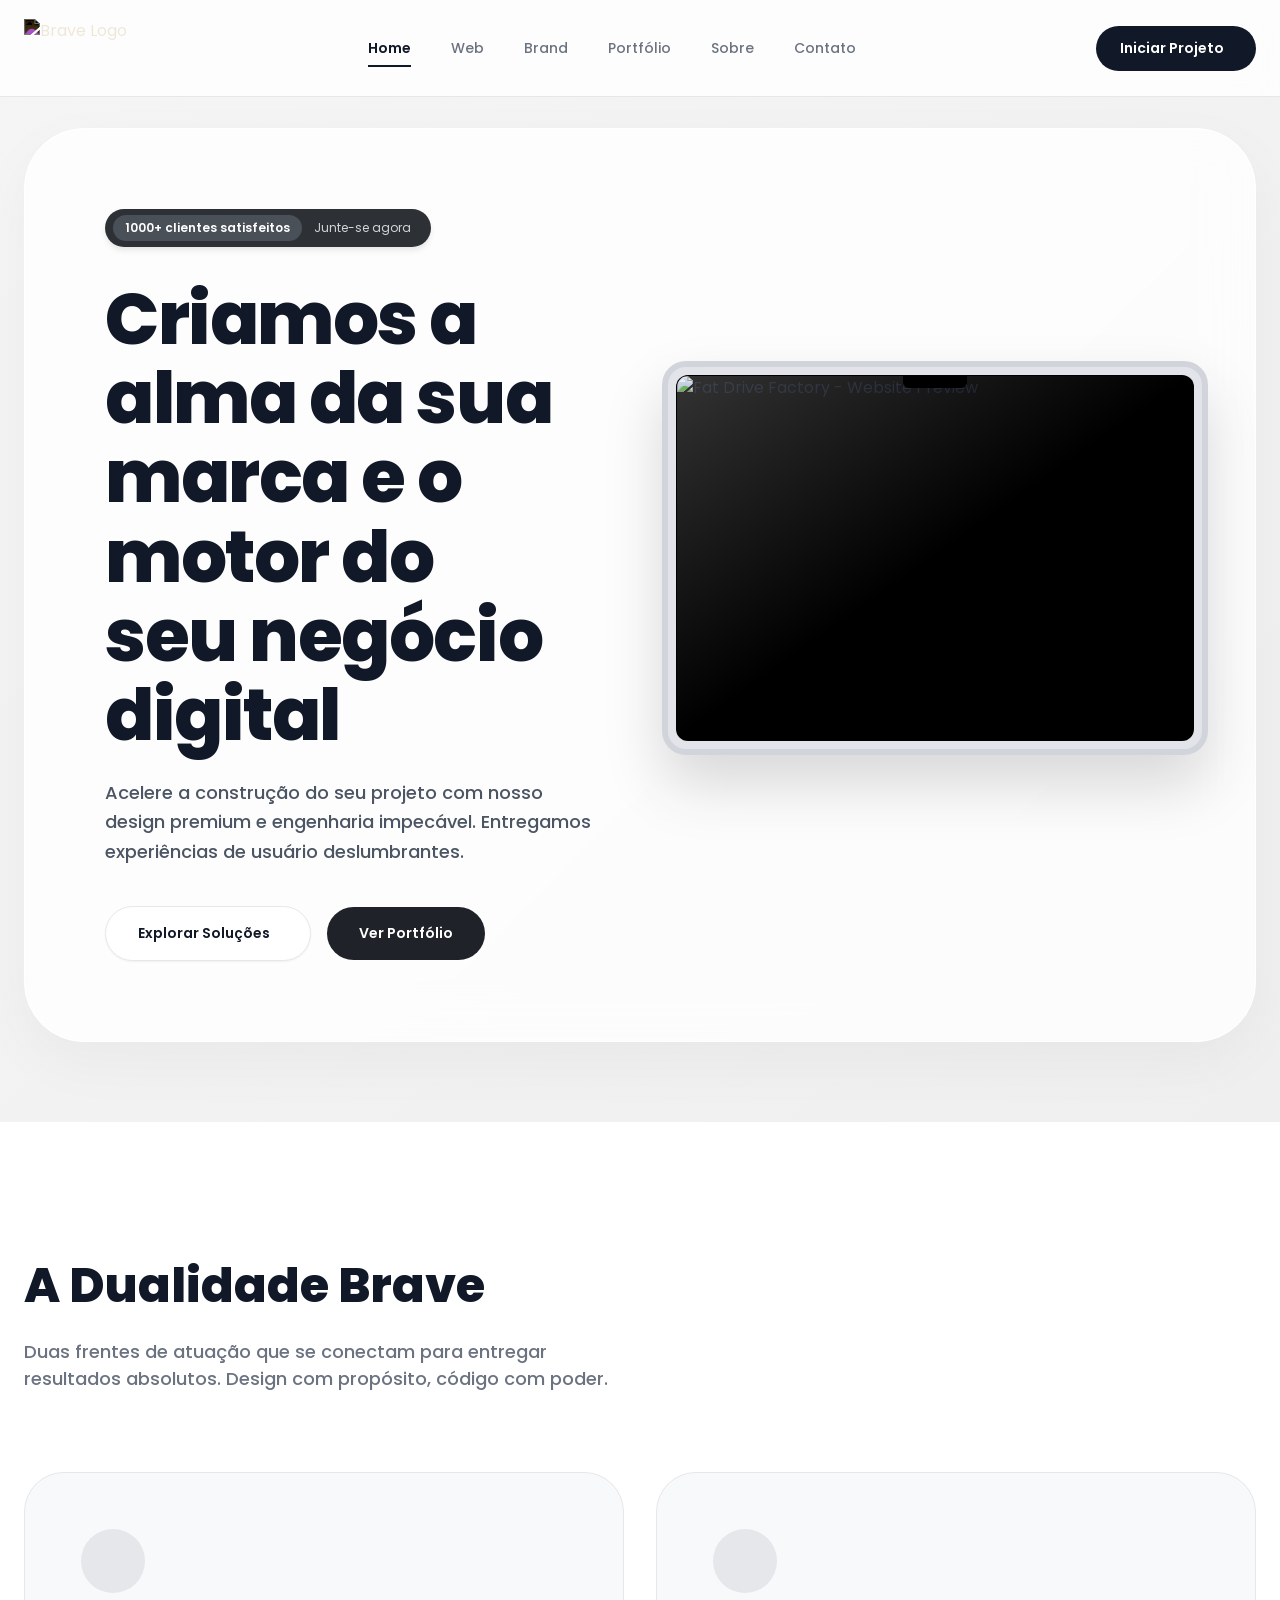
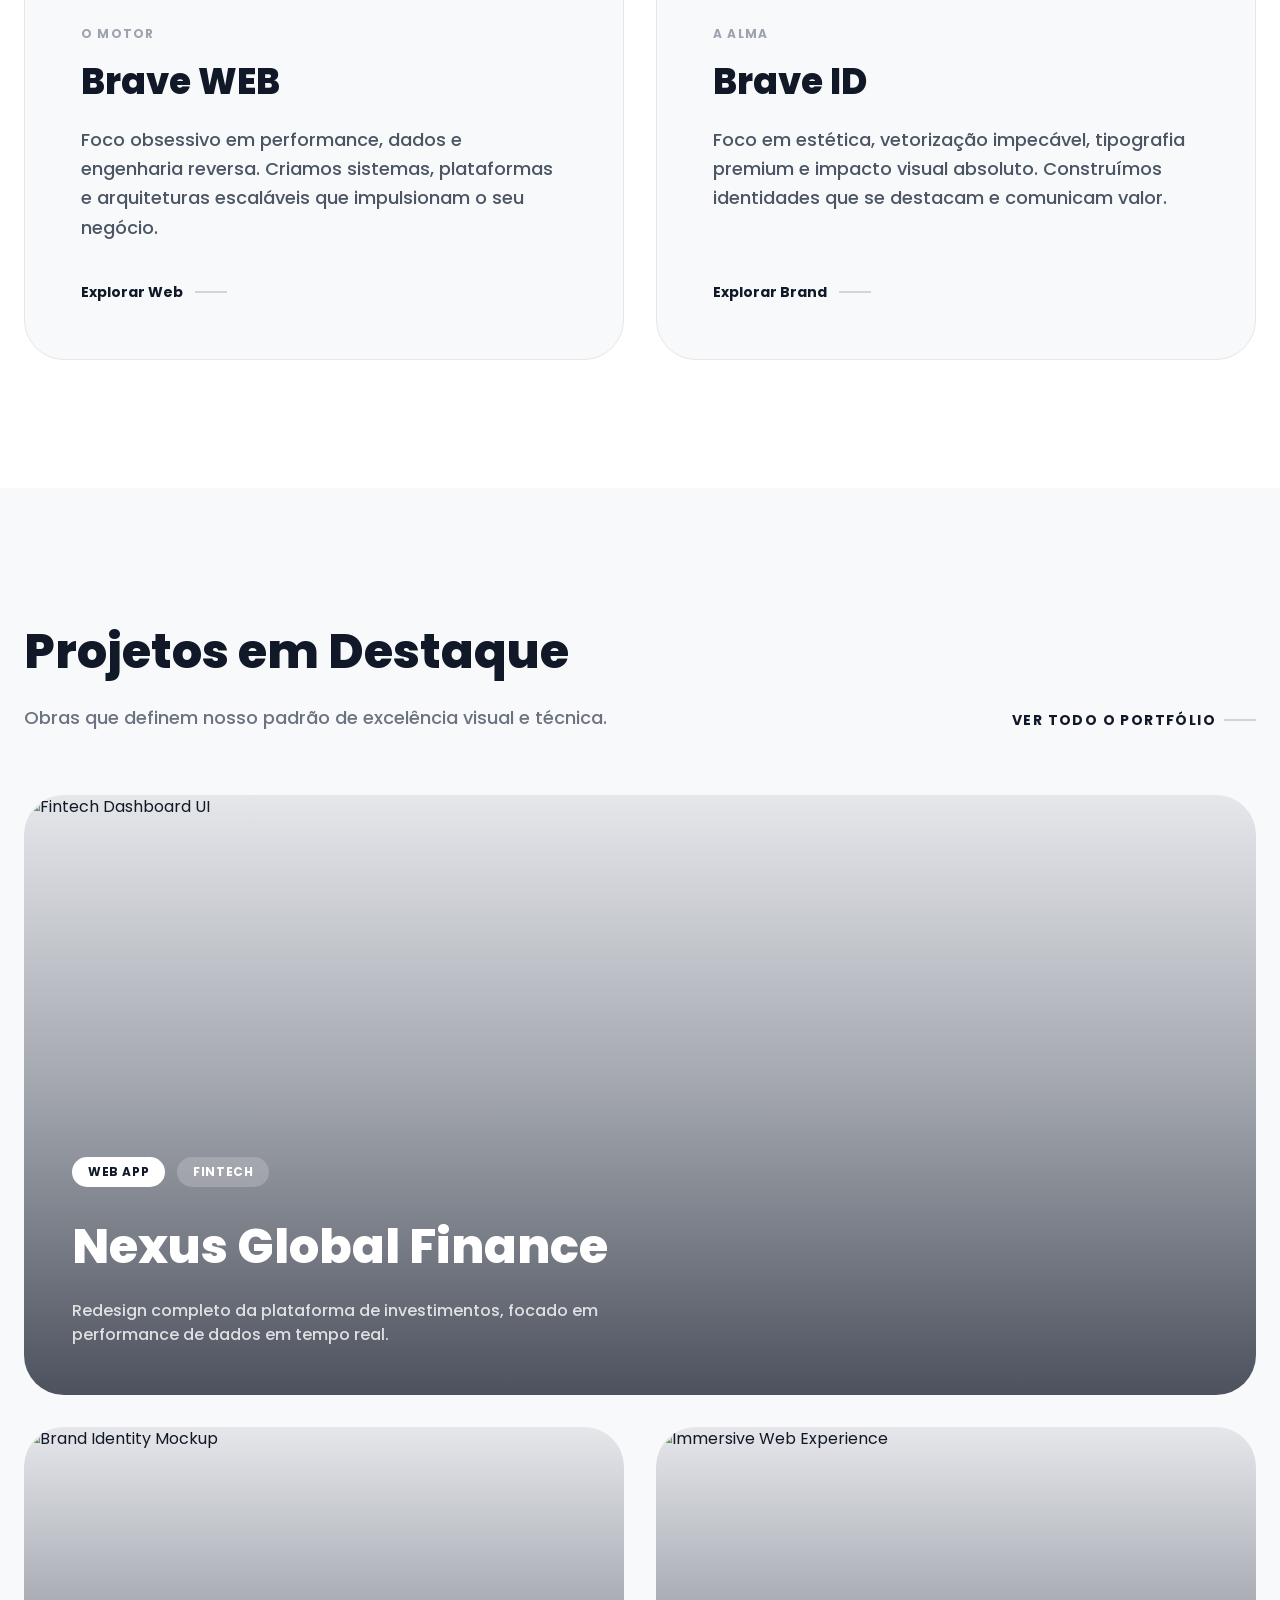
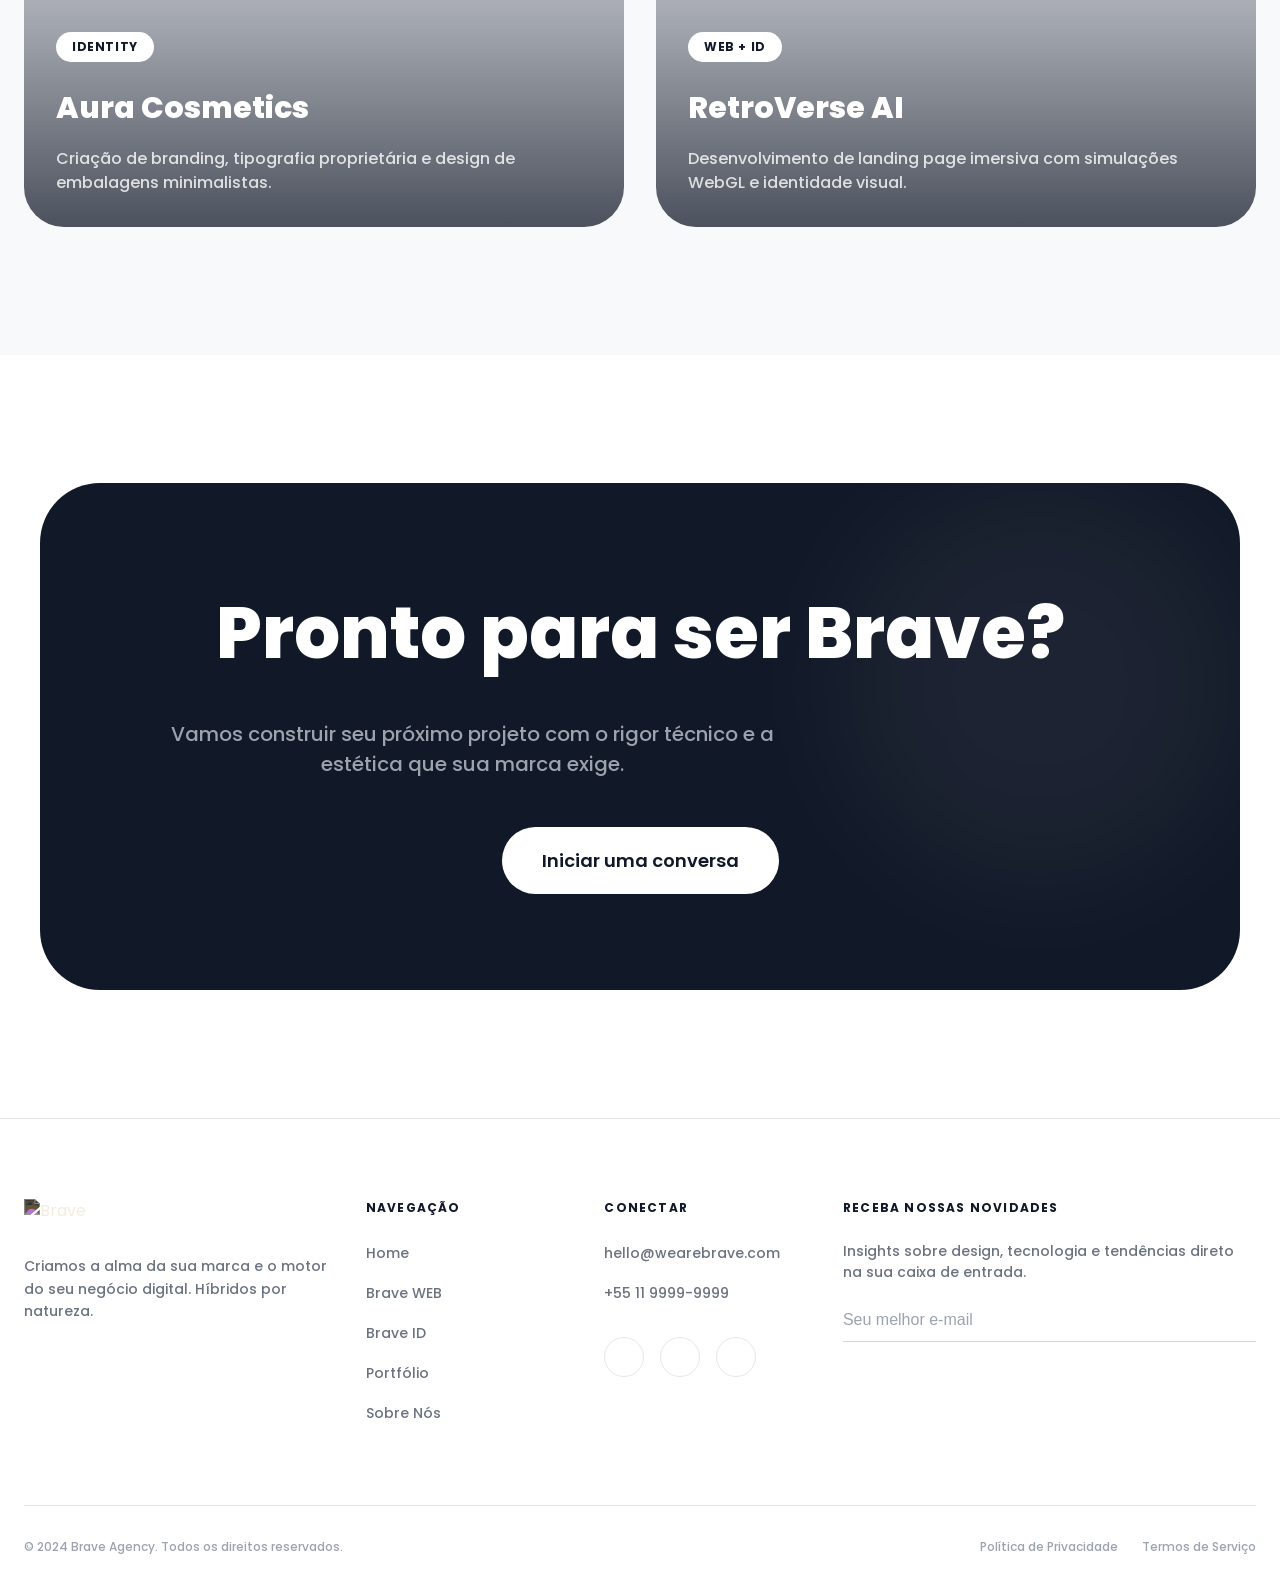
==== commit dc596dc3: "feat: animação de scroll na tela do laptop no hero Substitui imagem Unsplash pela screenshot do fatd" ====
--- a/index.html
+++ b/index.html
@@ -58,7 +58,9 @@
                 <div class="laptop-lid">
                   <div class="laptop-screen">
                     <div class="camera-notch"></div>
-                    <img src="https://images.unsplash.com/photo-1551288049-bebda4e38f71?auto=format&fit=crop&q=80&w=2000" alt="Dashboard UI Preview">
+                    <div class="screen-scroll-wrapper">
+                      <img src="img/portfolio/screencapture-fatdrivefactory-br-2026-04-07-09_56_58.png" alt="Fat Drive Factory - Website Preview" class="screen-scroll-img">
+                    </div>
                     <div class="screen-glare"></div>
                   </div>
                 </div>
--- a/style.css
+++ b/style.css
@@ -463,11 +463,28 @@
   }
 }
 
-.laptop-screen img {
+/* Screen scroll animation */
+@keyframes screen-scroll {
+  0%   { transform: translateY(0); }
+  8%   { transform: translateY(0); }          /* pause at top */
+  78%  { transform: translateY(-72%); }
+  90%  { transform: translateY(-72%); }       /* pause at bottom */
+  100% { transform: translateY(0); }
+}
+
+.screen-scroll-wrapper {
+  position: absolute;
+  inset: 0;
+  overflow: hidden;
+}
+
+.screen-scroll-img {
   width: 100%;
-  height: 100%;
-  object-fit: cover;
-  opacity: 0.9;
+  height: auto;
+  display: block;
+  opacity: 0.92;
+  animation: screen-scroll 16s cubic-bezier(0.45, 0, 0.55, 1) infinite;
+  will-change: transform;
 }
 
 .screen-glare {
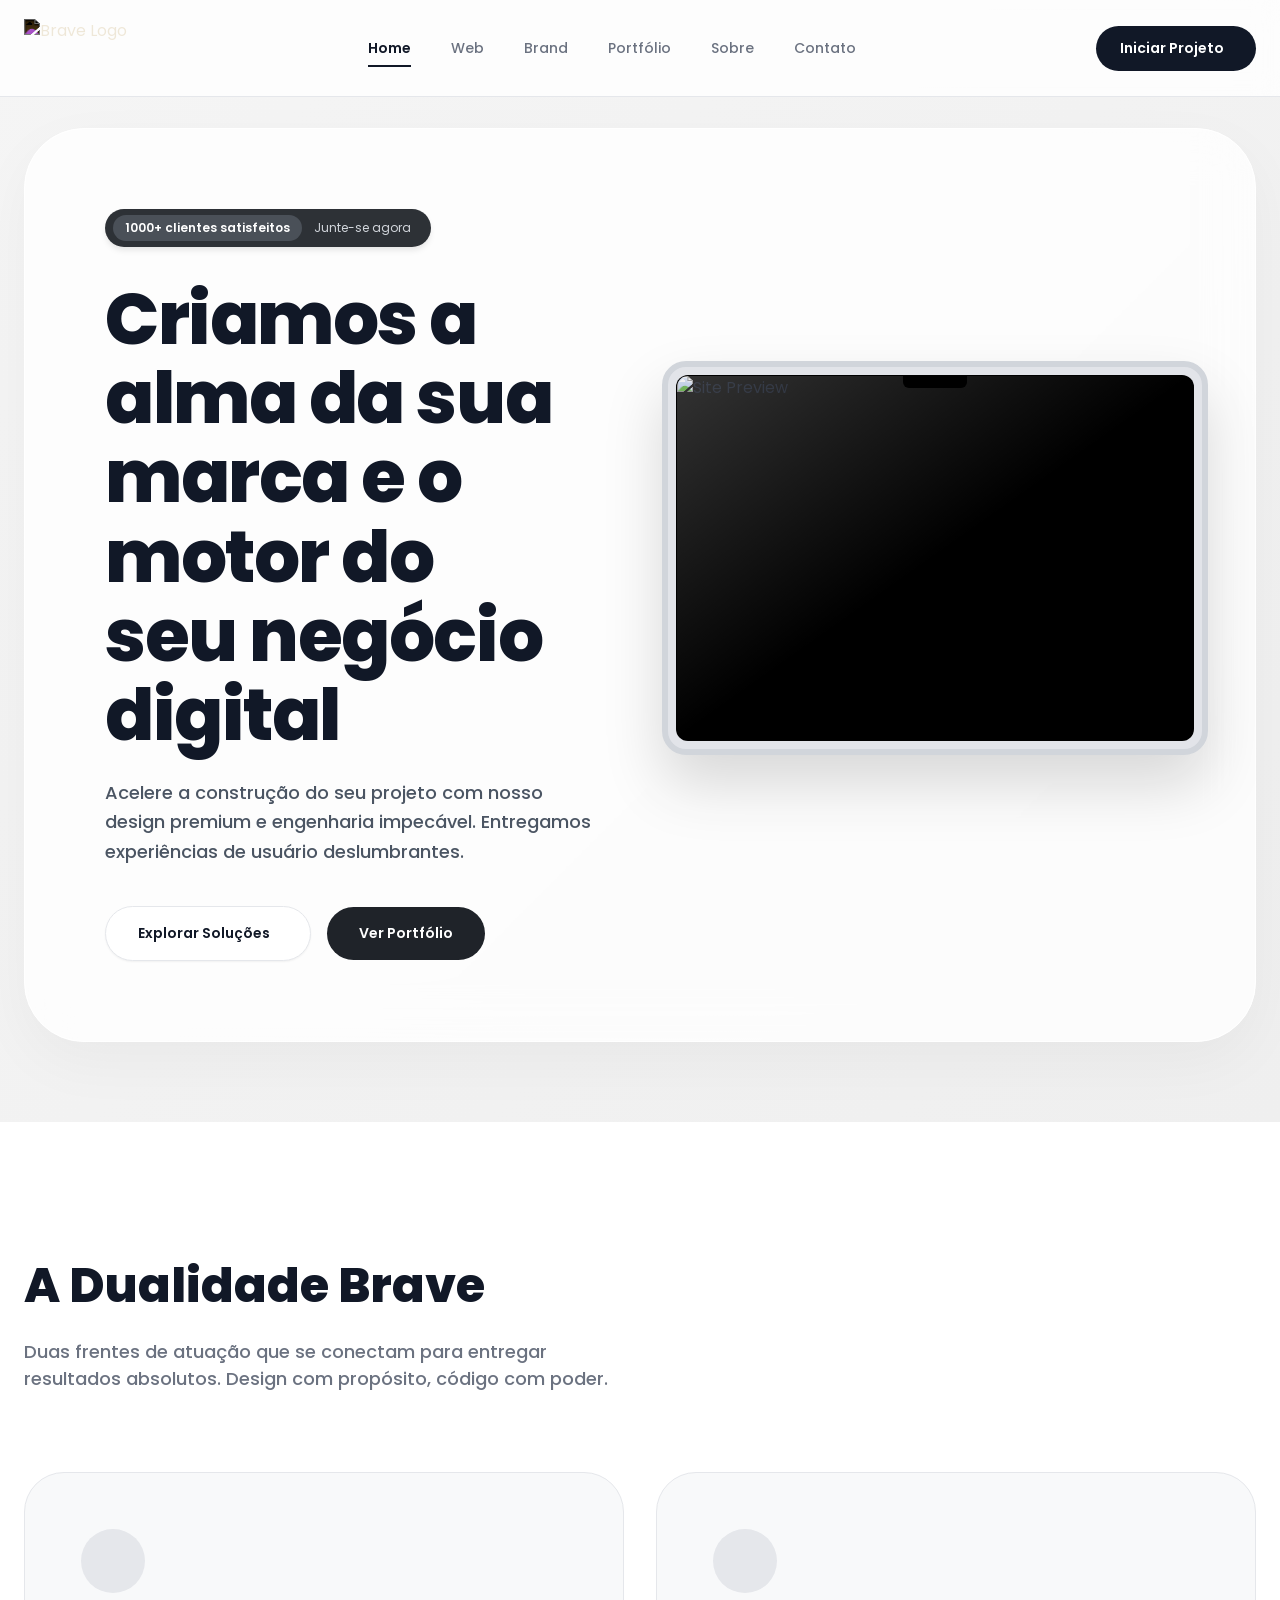
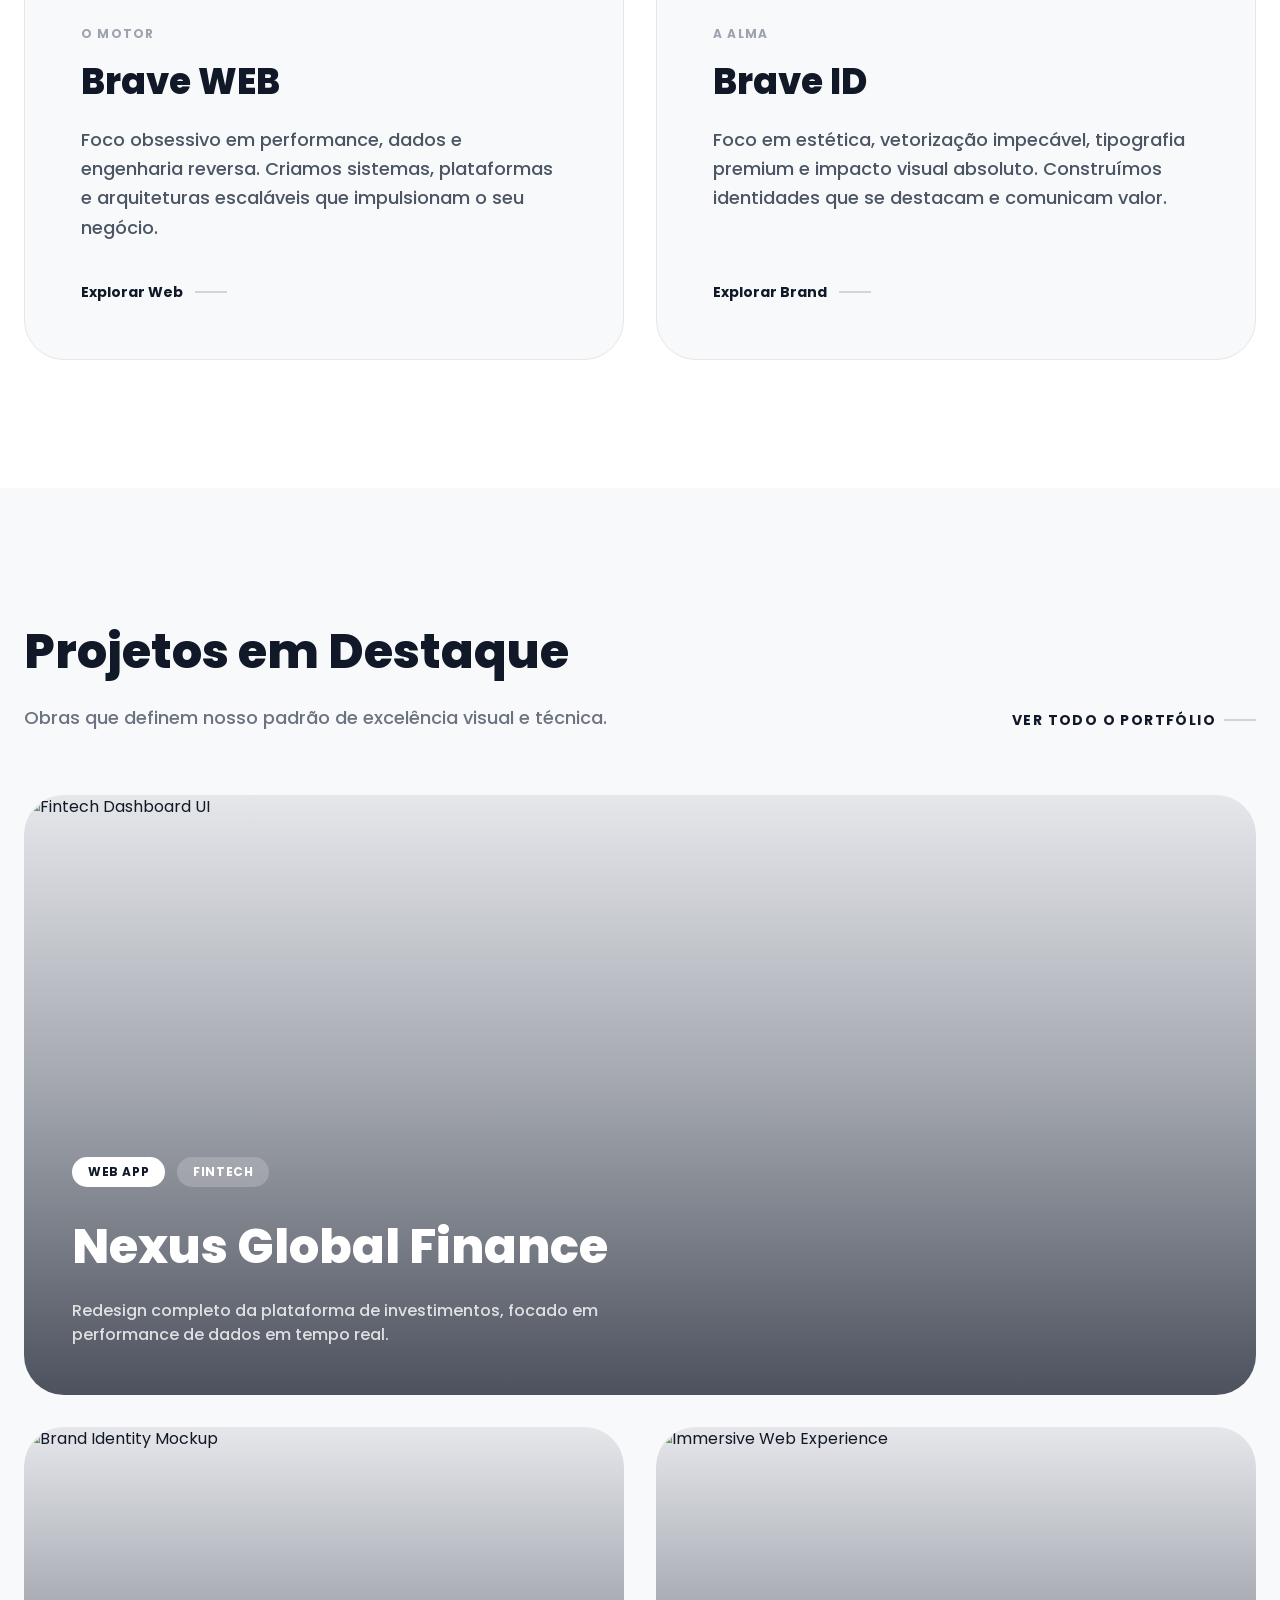
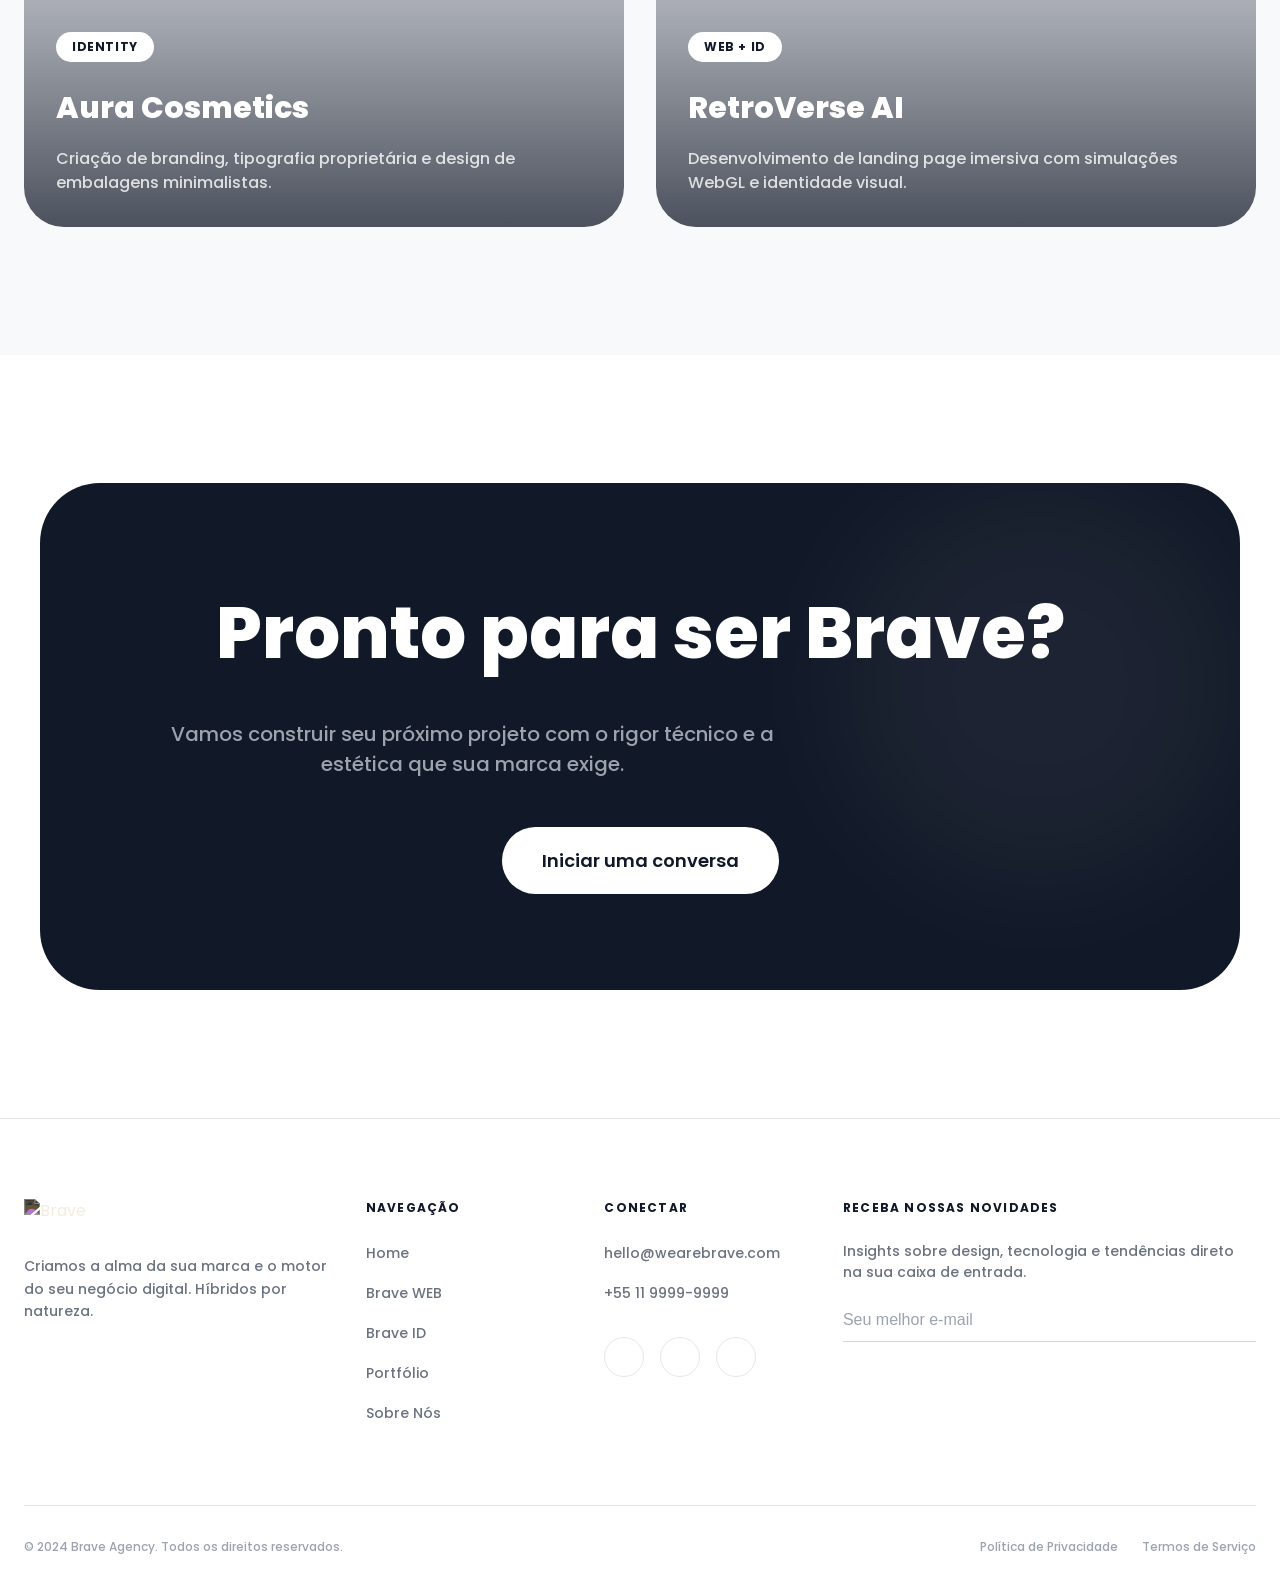
==== commit 7312ac1e: "feat: slideshow com scroll suave e crossfade na tela do laptop Cada imagem do portfolio rola de cima" ====
--- a/index.html
+++ b/index.html
@@ -58,8 +58,9 @@
                 <div class="laptop-lid">
                   <div class="laptop-screen">
                     <div class="camera-notch"></div>
-                    <div class="screen-scroll-wrapper">
-                      <img src="img/portfolio/screencapture-fatdrivefactory-br-2026-04-07-09_56_58.png" alt="Fat Drive Factory - Website Preview" class="screen-scroll-img">
+                    <div class="screen-scroll-wrapper" id="screen-slider">
+                      <img src="img/portfolio/screencapture-fatdrivefactory-br-2026-04-07-09_56_58.png" alt="Site Preview" class="screen-slide active">
+                      <img src="img/portfolio/screencapture-nelsonvieiramartins-github-io-rf1consig-preview-index-html-2026-04-07-11_05_36.png" alt="Site Preview" class="screen-slide">
                     </div>
                     <div class="screen-glare"></div>
                   </div>
@@ -230,5 +231,74 @@
     </footer>
   </div>
   <script src="main.js"></script>
+  <script>
+  (function () {
+    const slides = document.querySelectorAll('#screen-slider .screen-slide');
+    if (!slides.length) return;
+
+    const SCROLL_AMOUNT = 0.55;   // how far down to scroll (fraction of img height)
+    const SCROLL_DURATION = 7000; // ms to scroll down
+    const PAUSE_TOP = 800;        // ms pause at top before scrolling
+    const PAUSE_BOTTOM = 1200;    // ms pause at bottom before fade-out
+    const FADE_DURATION = 900;    // ms (matches CSS transition)
+
+    let current = 0;
+
+    function scrollSlide(img, onDone) {
+      const maxScroll = img.naturalHeight
+        ? (img.naturalHeight / img.naturalWidth) * img.offsetWidth * SCROLL_AMOUNT
+        : img.offsetHeight * SCROLL_AMOUNT;
+
+      // Reset to top
+      img.style.transition = 'none';
+      img.style.transform = 'translateY(0)';
+
+      setTimeout(() => {
+        img.style.transition = `transform ${SCROLL_DURATION}ms cubic-bezier(0.45, 0, 0.55, 1)`;
+        img.style.transform = `translateY(-${maxScroll}px)`;
+
+        setTimeout(onDone, SCROLL_DURATION + PAUSE_BOTTOM);
+      }, PAUSE_TOP);
+    }
+
+    function showSlide(index) {
+      const img = slides[index];
+
+      // Reset transform before fade-in
+      img.style.transition = 'none';
+      img.style.transform = 'translateY(0)';
+
+      // Fade in
+      requestAnimationFrame(() => {
+        img.classList.add('active');
+
+        // Wait for image to load if needed, then scroll
+        function run() {
+          scrollSlide(img, () => {
+            // Fade out current
+            img.classList.remove('active');
+
+            setTimeout(() => {
+              // Reset transform after fade-out
+              img.style.transition = 'none';
+              img.style.transform = 'translateY(0)';
+
+              current = (current + 1) % slides.length;
+              showSlide(current);
+            }, FADE_DURATION);
+          });
+        }
+
+        if (img.complete && img.naturalWidth) {
+          run();
+        } else {
+          img.onload = run;
+        }
+      });
+    }
+
+    showSlide(0);
+  })();
+  </script>
 </body>
 </html>
--- a/style.css
+++ b/style.css
@@ -463,28 +463,26 @@
   }
 }
 
-/* Screen scroll animation */
-@keyframes screen-scroll {
-  0%   { transform: translateY(0); }
-  8%   { transform: translateY(0); }          /* pause at top */
-  78%  { transform: translateY(-72%); }
-  90%  { transform: translateY(-72%); }       /* pause at bottom */
-  100% { transform: translateY(0); }
-}
-
+/* ── Screen slideshow ── */
 .screen-scroll-wrapper {
   position: absolute;
   inset: 0;
   overflow: hidden;
 }
 
-.screen-scroll-img {
+.screen-slide {
+  position: absolute;
+  inset: 0;
   width: 100%;
   height: auto;
   display: block;
-  opacity: 0.92;
-  animation: screen-scroll 16s cubic-bezier(0.45, 0, 0.55, 1) infinite;
-  will-change: transform;
+  opacity: 0;
+  transition: opacity 0.9s ease;
+  will-change: transform, opacity;
+}
+
+.screen-slide.active {
+  opacity: 0.93;
 }
 
 .screen-glare {
@@ -1194,6 +1192,9 @@
   position: relative;
   z-index: 10;
   overflow: hidden;
+  height: 362px;
+  display: flex;
+  flex-direction: column;
 }
 
 .code-window-header {
@@ -1224,10 +1225,26 @@
   font-size: 12px;
   font-family: monospace;
   color: var(--color-gray-400);
-  line-height: 1.5;
-  overflow-x: auto;
+  line-height: 1.8;
+  overflow: hidden;
+  flex: 1;
+  scroll-behavior: smooth;
 }
 @media (min-width: 768px) { .code-content { font-size: 14px; } }
+
+@keyframes blink {
+  0%, 100% { opacity: 1; }
+  50%       { opacity: 0; }
+}
+.code-cursor {
+  display: inline-block;
+  width: 2px;
+  height: 1em;
+  background: #f472b6;
+  vertical-align: text-bottom;
+  margin-left: 1px;
+  animation: blink 0.9s step-end infinite;
+}
 
 .clr-pink { color: #f472b6; }
 .clr-yellow { color: #fef08a; }
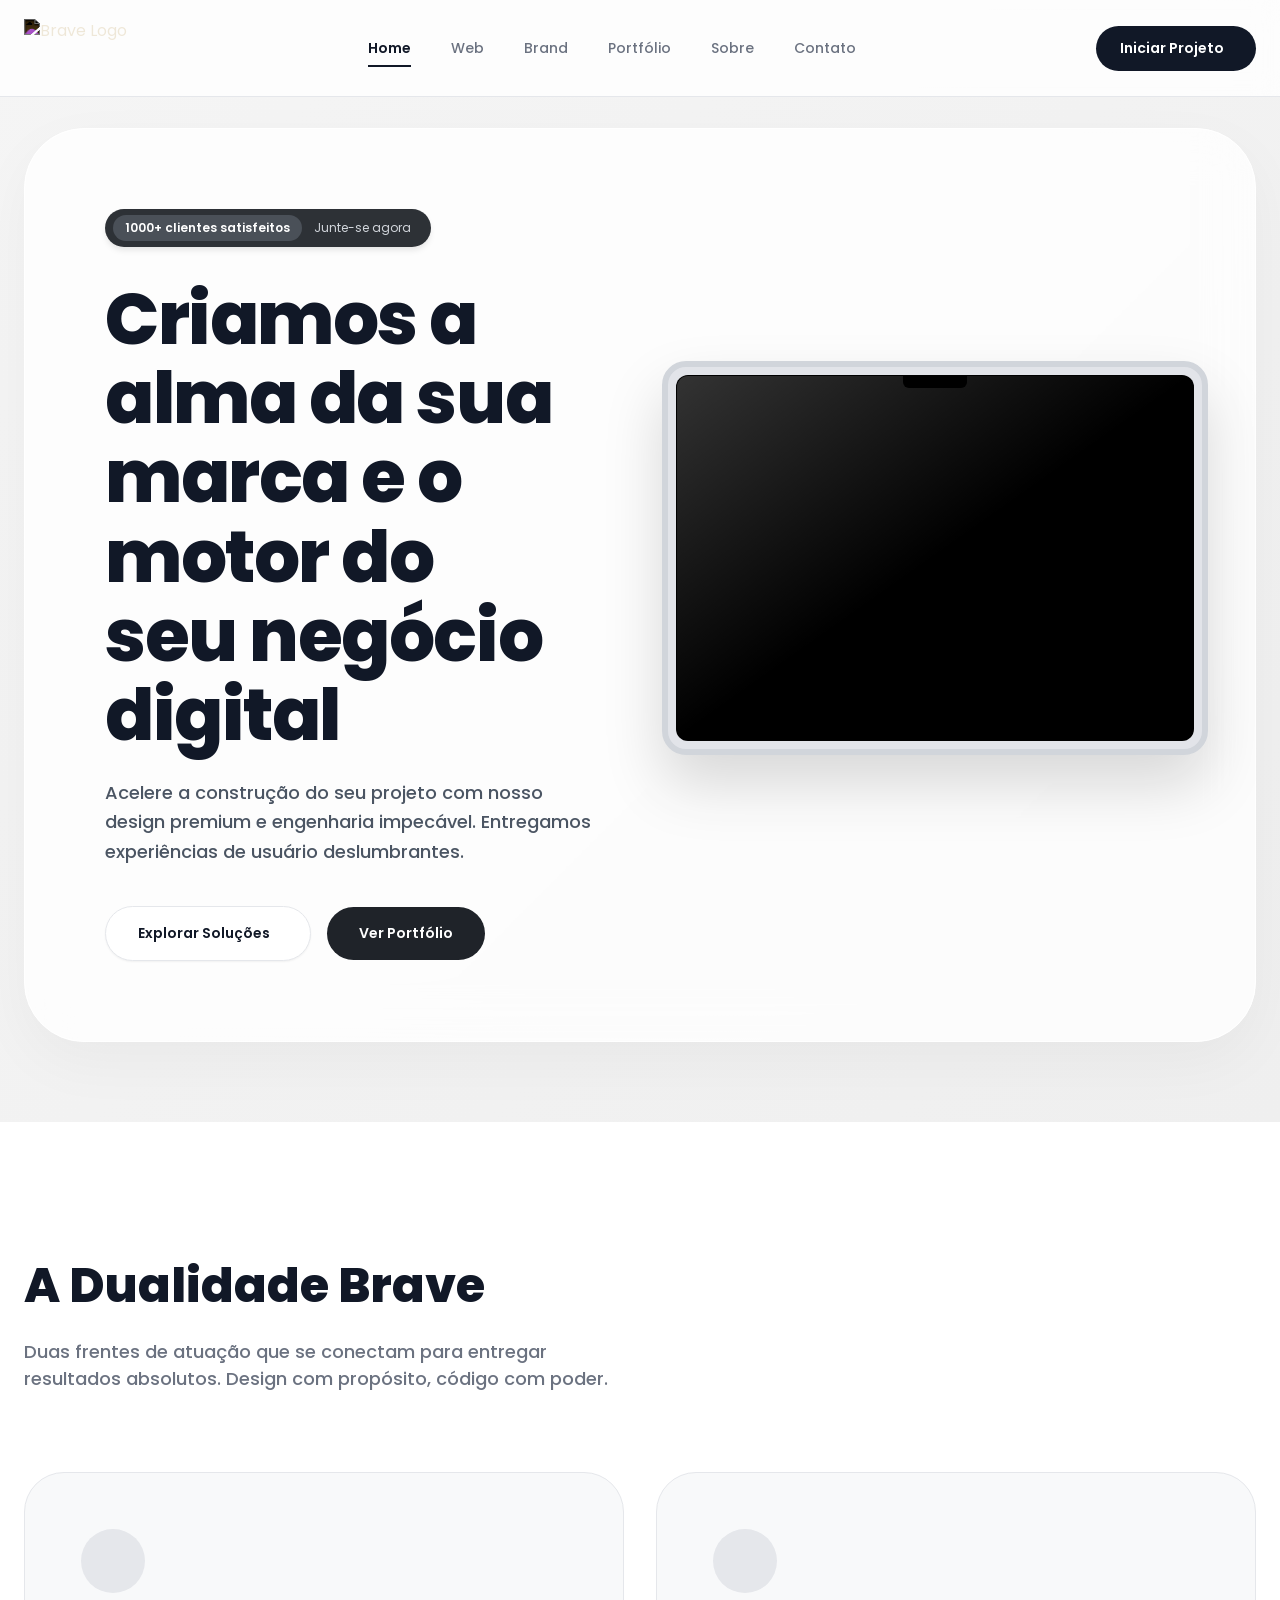
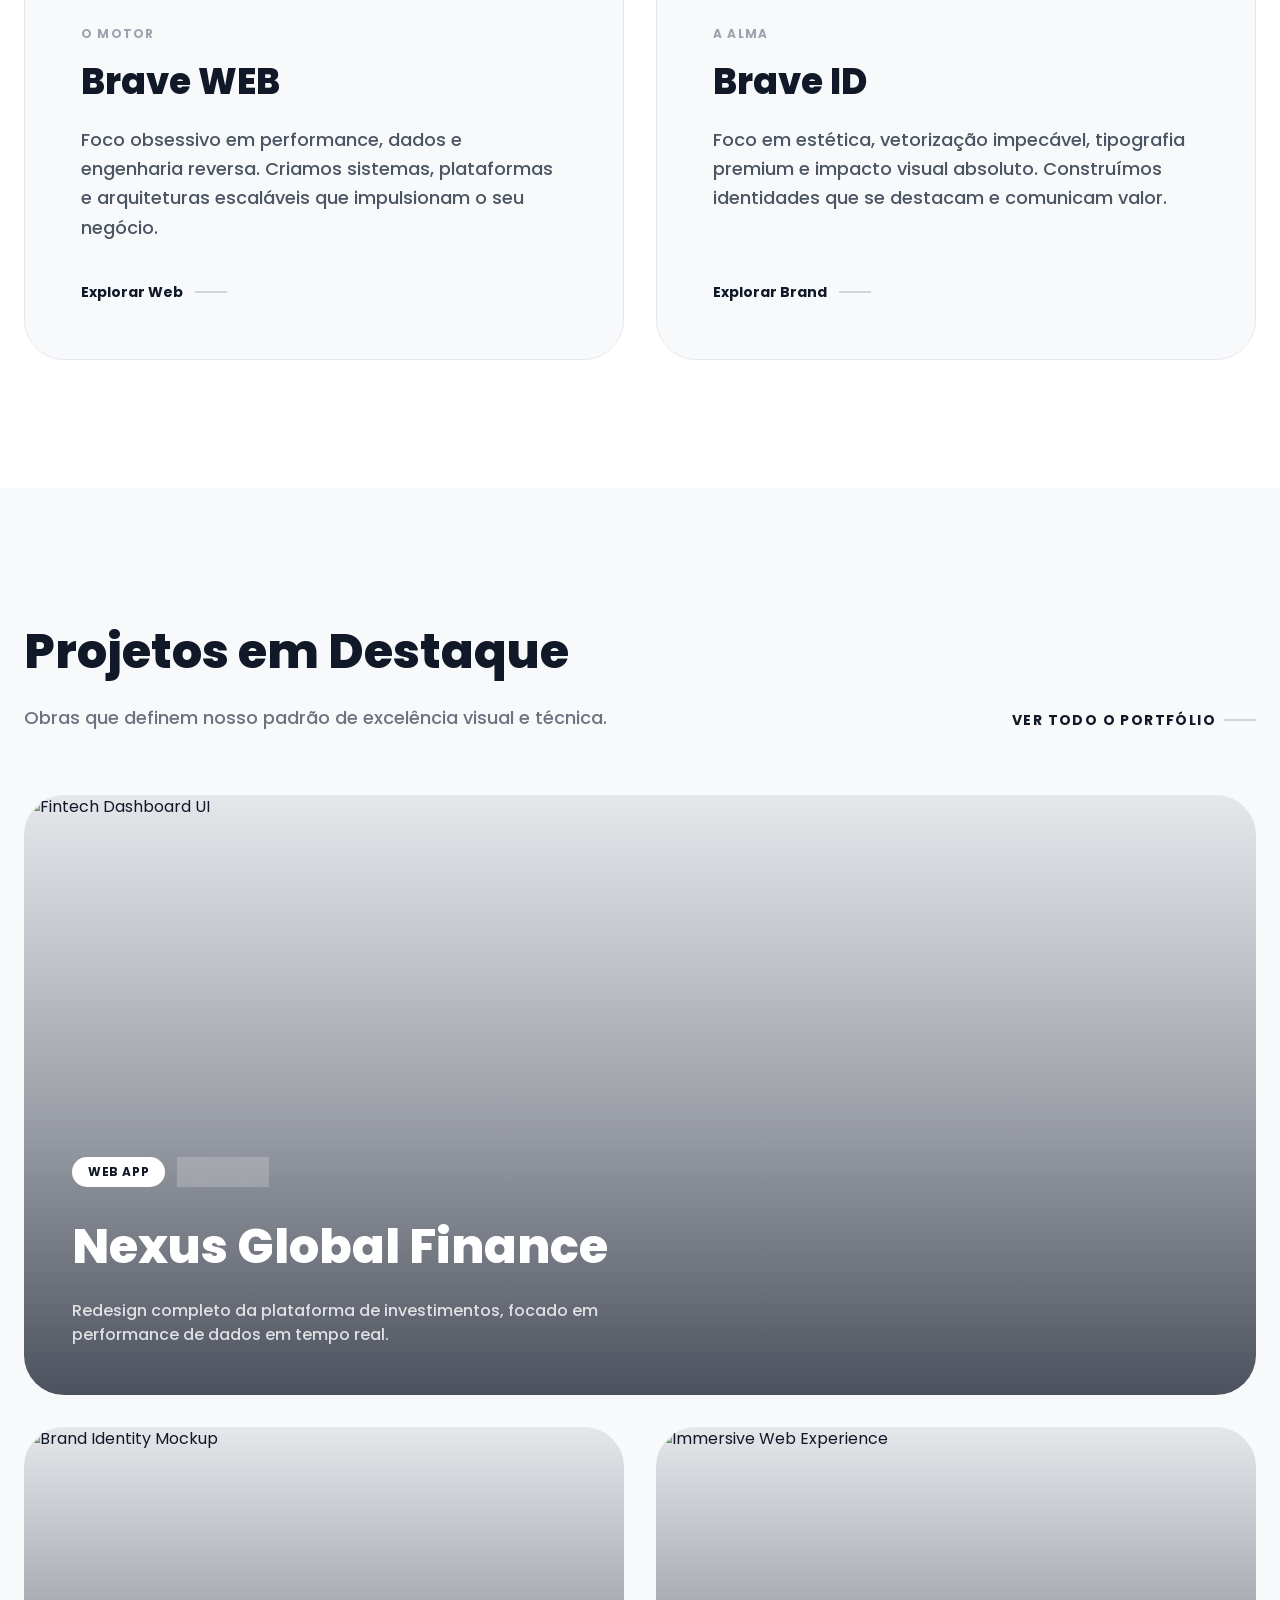
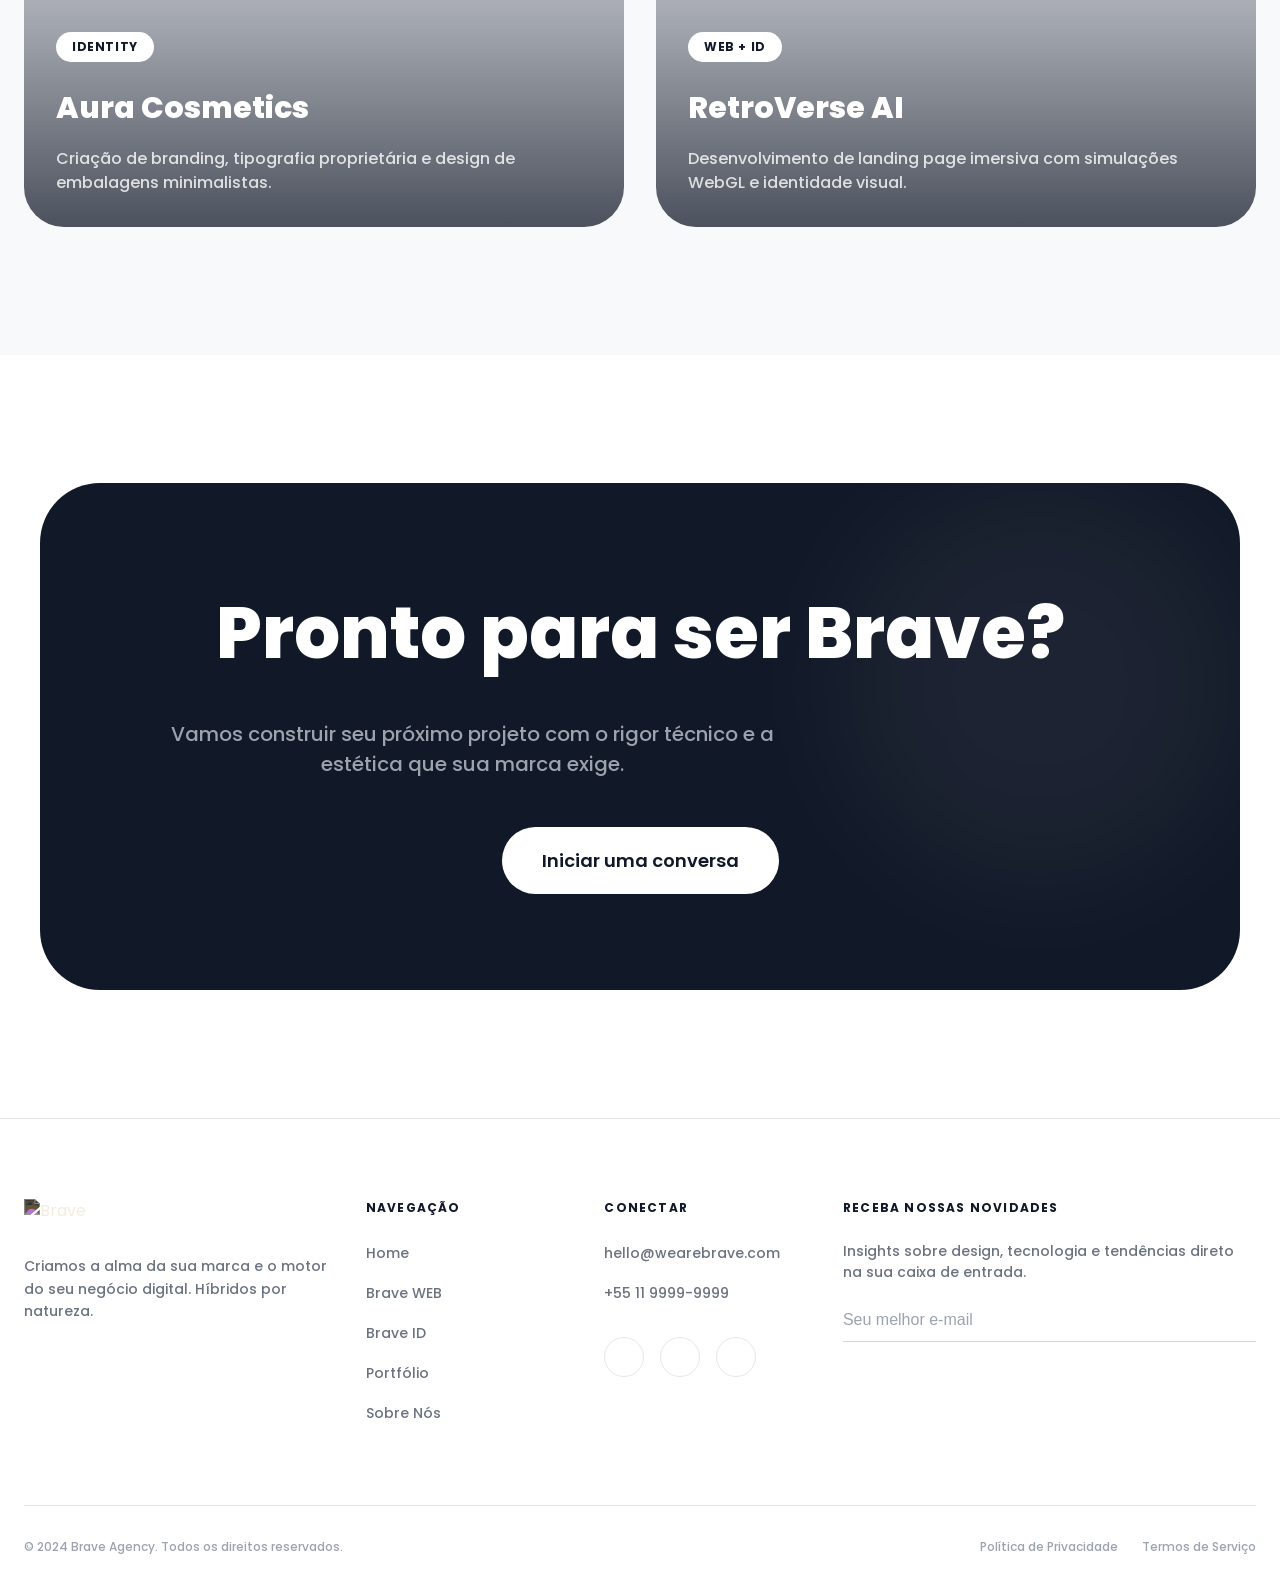
==== commit 3a9c347f: "feat: scroll completo (baixo→cima) + crossfade suave de 1.8s entre sites Cada imagem rola até o roda" ====
--- a/index.html
+++ b/index.html
@@ -233,71 +233,110 @@
   <script src="main.js"></script>
   <script>
   (function () {
-    const slides = document.querySelectorAll('#screen-slider .screen-slide');
+    const slides = Array.from(document.querySelectorAll('#screen-slider .screen-slide'));
     if (!slides.length) return;
 
-    const SCROLL_AMOUNT = 0.55;   // how far down to scroll (fraction of img height)
-    const SCROLL_DURATION = 7000; // ms to scroll down
-    const PAUSE_TOP = 800;        // ms pause at top before scrolling
-    const PAUSE_BOTTOM = 1200;    // ms pause at bottom before fade-out
-    const FADE_DURATION = 900;    // ms (matches CSS transition)
+    const PAUSE_TOP      = 900;   // ms pause at top before scrolling down
+    const SCROLL_DOWN    = 8000;  // ms to scroll to bottom
+    const PAUSE_BOTTOM   = 1000;  // ms pause at bottom
+    const SCROLL_UP      = 4500;  // ms to scroll back to top
+    const PAUSE_AFTER_UP = 400;   // ms pause at top before crossfade
+    const FADE_DURATION  = 1800;  // ms crossfade overlap (both images visible)
 
     let current = 0;
-
-    function scrollSlide(img, onDone) {
-      const maxScroll = img.naturalHeight
-        ? (img.naturalHeight / img.naturalWidth) * img.offsetWidth * SCROLL_AMOUNT
-        : img.offsetHeight * SCROLL_AMOUNT;
-
-      // Reset to top
-      img.style.transition = 'none';
-      img.style.transform = 'translateY(0)';
-
+    let busy = false;
+
+    // Pre-position all slides: stack them absolutely, hidden
+    slides.forEach((img, i) => {
+      img.style.cssText = `
+        position:absolute; inset:0;
+        width:100%; height:auto;
+        opacity:0;
+        transition:opacity ${FADE_DURATION}ms ease;
+        will-change:transform,opacity;
+      `;
+    });
+
+    function getMaxScroll(img) {
+      const containerH = img.parentElement.offsetHeight;
+      const displayedH = img.naturalHeight
+        ? (img.naturalHeight / img.naturalWidth) * img.offsetWidth
+        : img.offsetHeight;
+      return Math.max(0, displayedH - containerH);
+    }
+
+    function runSlide(img, onDone) {
+      const dist = getMaxScroll(img);
+
+      // Snap to top, no transition
+      img.style.transition = 'opacity 0ms';
+      img.style.transform  = 'translateY(0)';
+
+      // Pause at top
       setTimeout(() => {
-        img.style.transition = `transform ${SCROLL_DURATION}ms cubic-bezier(0.45, 0, 0.55, 1)`;
-        img.style.transform = `translateY(-${maxScroll}px)`;
-
-        setTimeout(onDone, SCROLL_DURATION + PAUSE_BOTTOM);
+        // Scroll down slowly
+        img.style.transition = `transform ${SCROLL_DOWN}ms cubic-bezier(0.3, 0, 0.7, 1)`;
+        img.style.transform  = `translateY(-${dist}px)`;
+
+        setTimeout(() => {
+          // Pause at bottom, then scroll back up
+          setTimeout(() => {
+            img.style.transition = `transform ${SCROLL_UP}ms cubic-bezier(0.3, 0, 0.7, 1)`;
+            img.style.transform  = 'translateY(0)';
+
+            setTimeout(() => {
+              setTimeout(onDone, PAUSE_AFTER_UP);
+            }, SCROLL_UP);
+          }, PAUSE_BOTTOM);
+        }, SCROLL_DOWN);
       }, PAUSE_TOP);
     }
 
-    function showSlide(index) {
-      const img = slides[index];
-
-      // Reset transform before fade-in
-      img.style.transition = 'none';
-      img.style.transform = 'translateY(0)';
-
-      // Fade in
+    function crossfadeTo(nextIndex) {
+      const outImg = slides[current];
+      const inImg  = slides[nextIndex];
+
+      // Prepare next: snap to top, invisible
+      inImg.style.transition = 'opacity 0ms';
+      inImg.style.transform  = 'translateY(0)';
+      inImg.style.opacity    = '0';
+
+      // Both images overlap: fade out old, fade in new simultaneously
       requestAnimationFrame(() => {
-        img.classList.add('active');
-
-        // Wait for image to load if needed, then scroll
-        function run() {
-          scrollSlide(img, () => {
-            // Fade out current
-            img.classList.remove('active');
-
-            setTimeout(() => {
-              // Reset transform after fade-out
-              img.style.transition = 'none';
-              img.style.transform = 'translateY(0)';
-
-              current = (current + 1) % slides.length;
-              showSlide(current);
-            }, FADE_DURATION);
-          });
-        }
-
-        if (img.complete && img.naturalWidth) {
-          run();
-        } else {
-          img.onload = run;
-        }
+        requestAnimationFrame(() => {
+          outImg.style.transition = `opacity ${FADE_DURATION}ms ease`;
+          inImg.style.transition  = `opacity ${FADE_DURATION}ms ease`;
+          outImg.style.opacity    = '0';
+          inImg.style.opacity     = '0.93';
+        });
       });
-    }
-
-    showSlide(0);
+
+      setTimeout(() => {
+        current = nextIndex;
+        busy = false;
+        // Start scrolling the new slide
+        runSlide(inImg, () => {
+          if (busy) return;
+          busy = true;
+          crossfadeTo((current + 1) % slides.length);
+        });
+      }, FADE_DURATION);
+    }
+
+    function startFirst(img) {
+      img.style.opacity = '0.93';
+      runSlide(img, () => {
+        busy = true;
+        crossfadeTo((current + 1) % slides.length);
+      });
+    }
+
+    // Wait for first image to load
+    if (slides[0].complete && slides[0].naturalWidth) {
+      startFirst(slides[0]);
+    } else {
+      slides[0].onload = () => startFirst(slides[0]);
+    }
   })();
   </script>
 </body>
--- a/style.css
+++ b/style.css
@@ -472,17 +472,11 @@
 
 .screen-slide {
   position: absolute;
-  inset: 0;
+  top: 0; left: 0;
   width: 100%;
   height: auto;
   display: block;
   opacity: 0;
-  transition: opacity 0.9s ease;
-  will-change: transform, opacity;
-}
-
-.screen-slide.active {
-  opacity: 0.93;
 }
 
 .screen-glare {
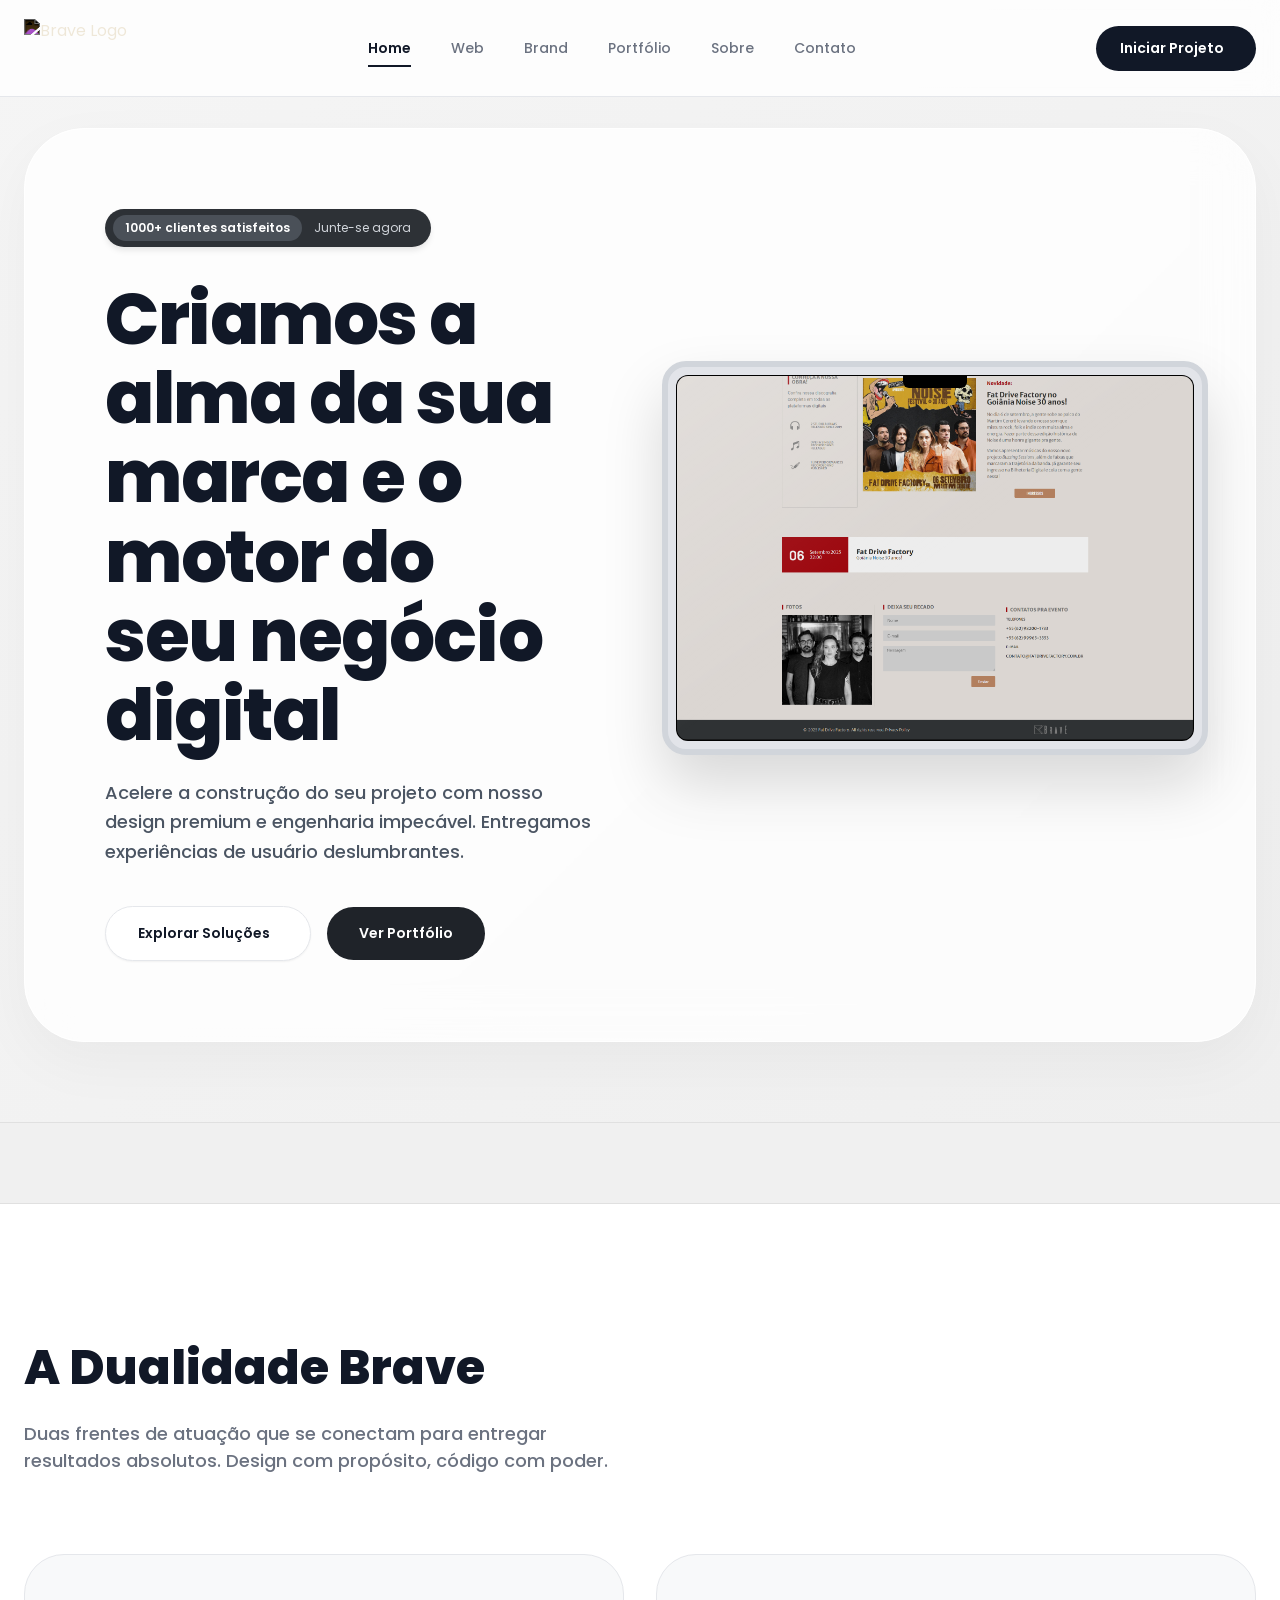
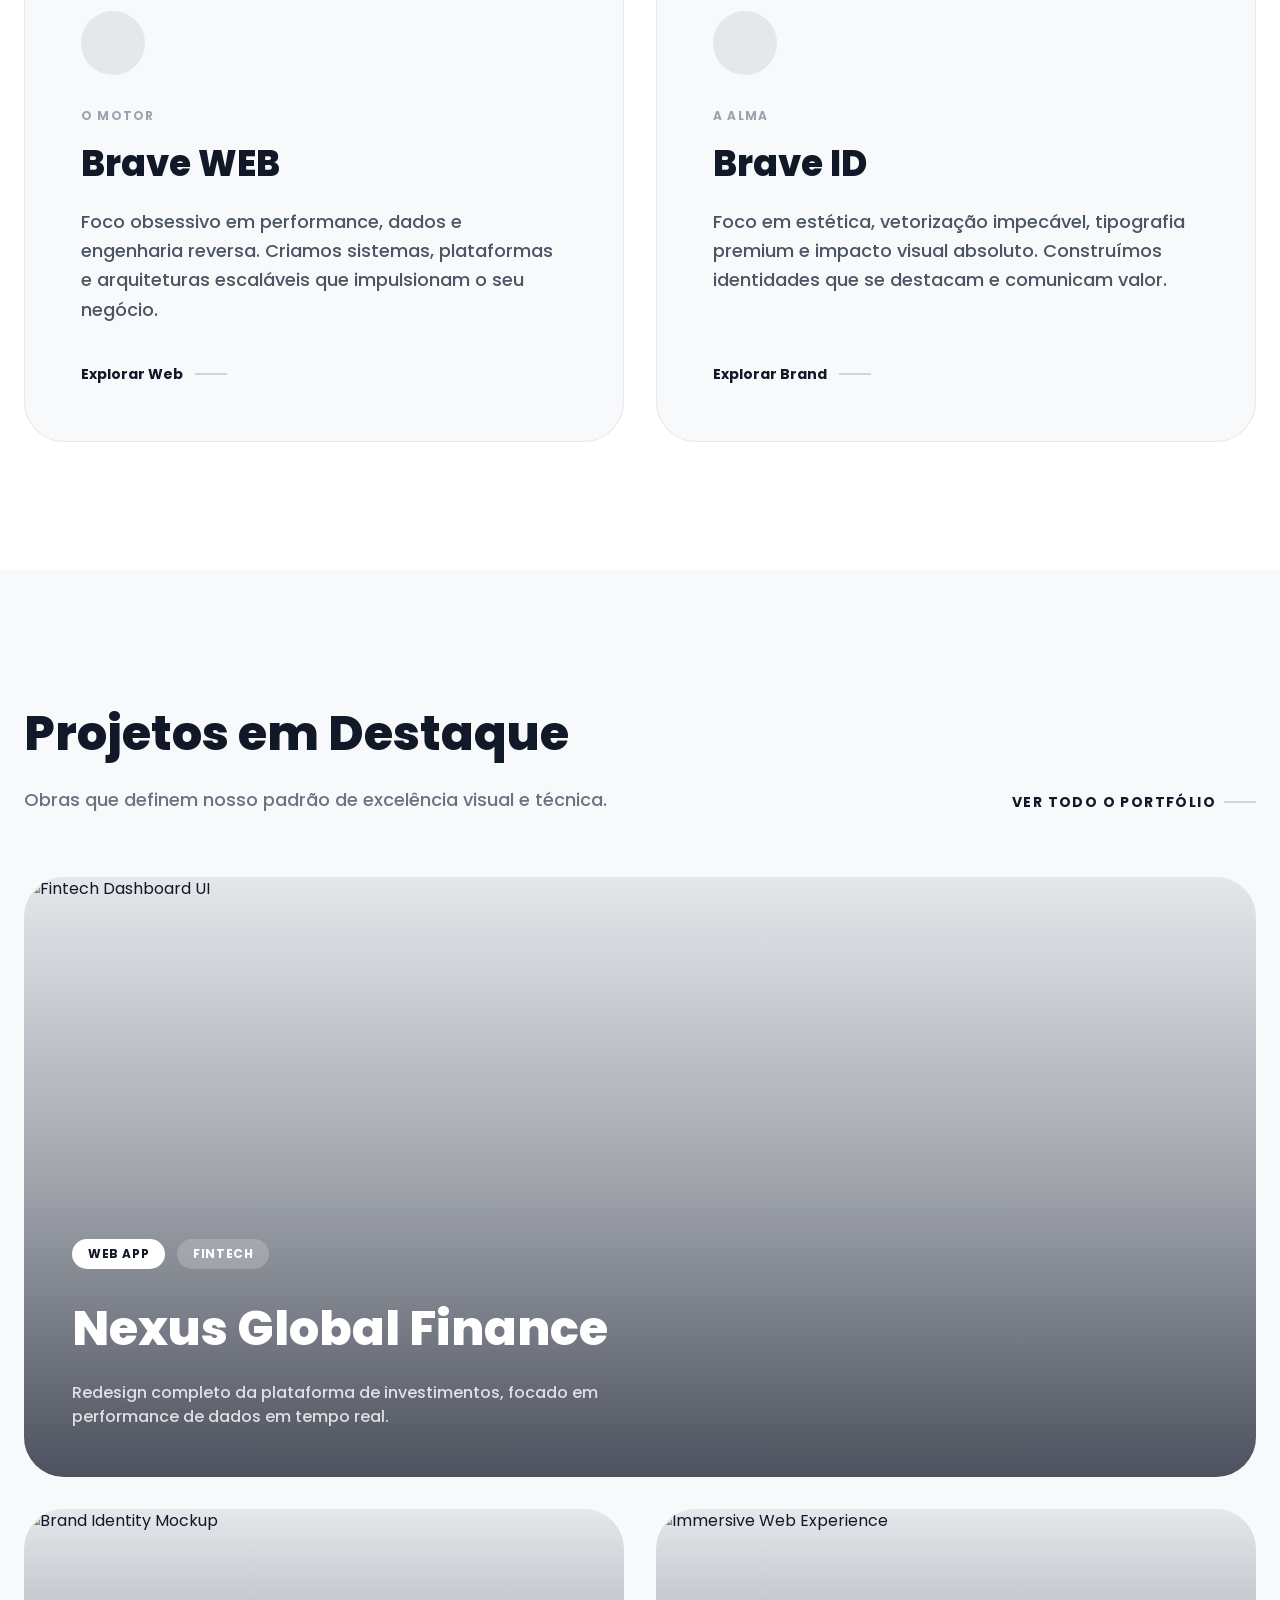
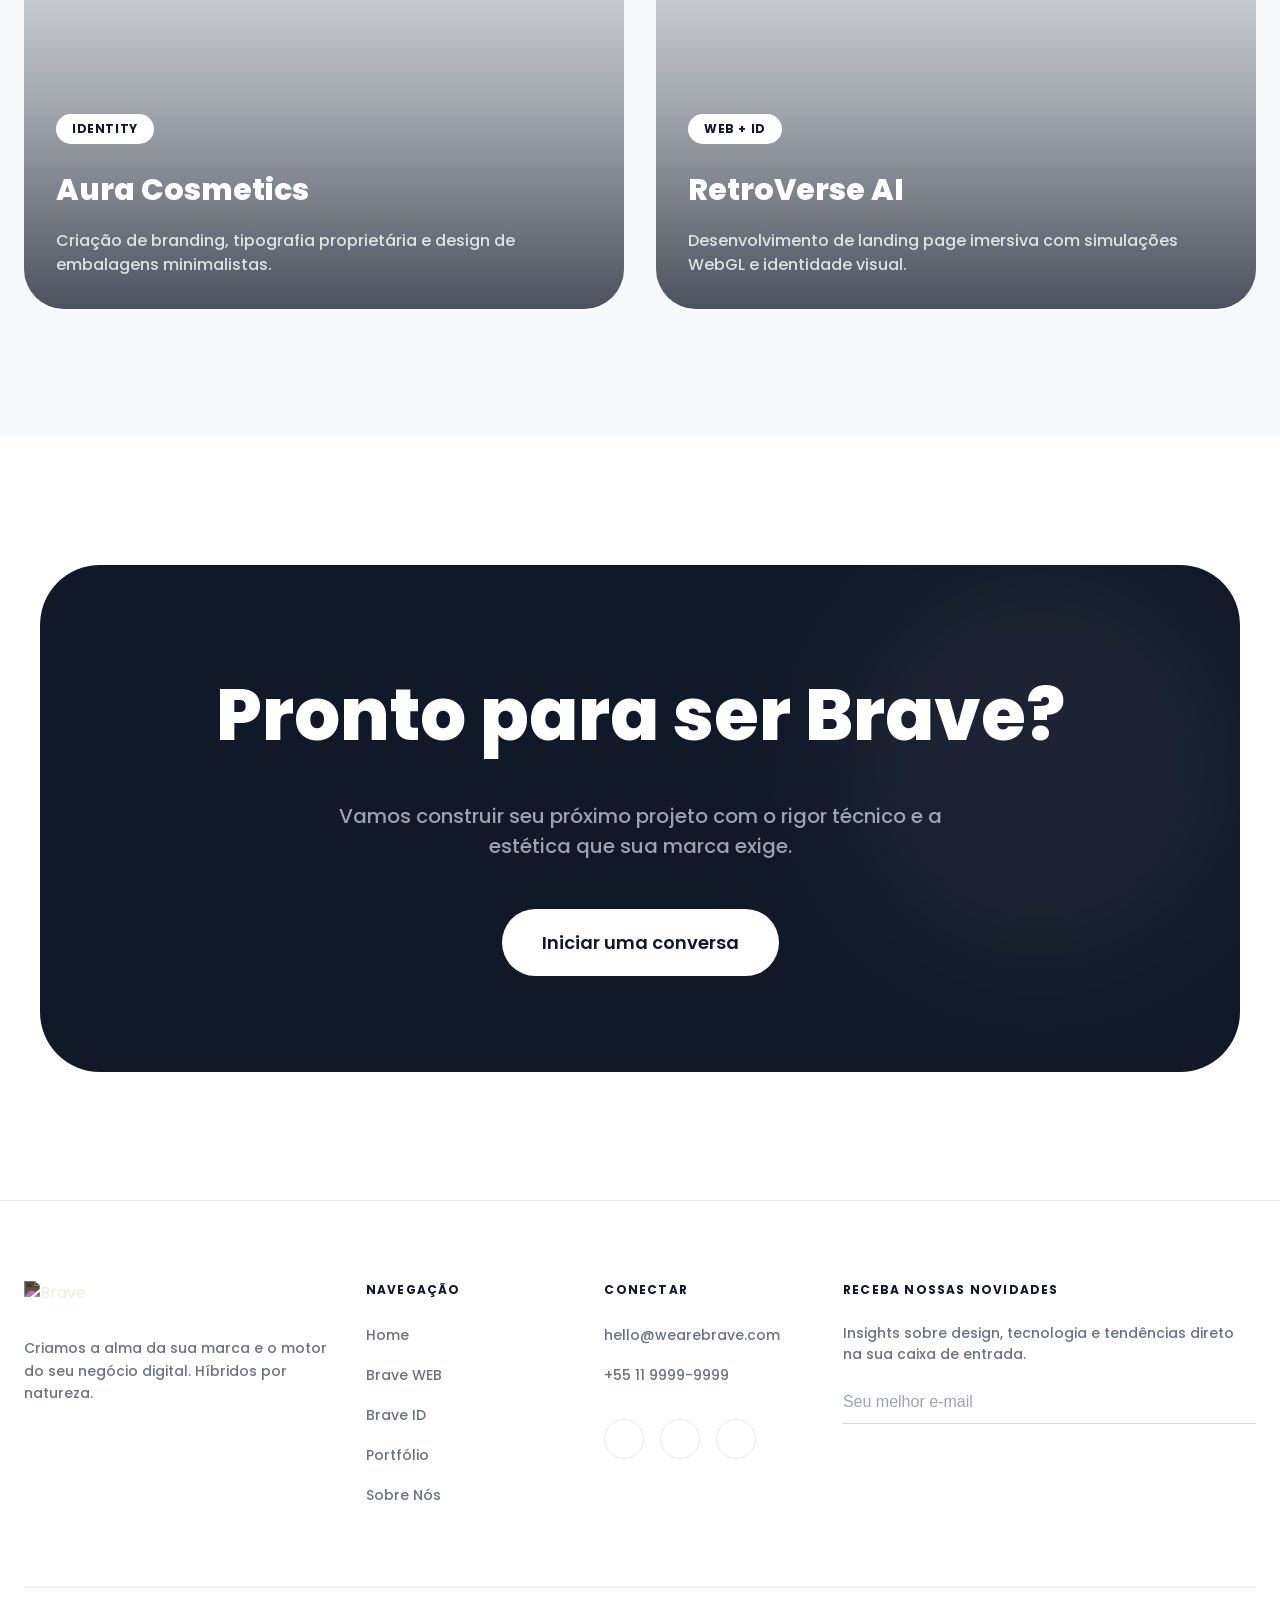
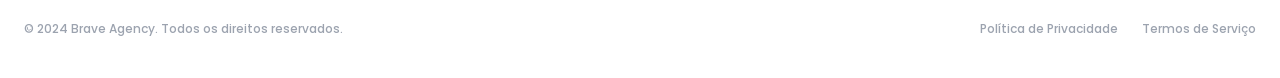
==== commit 6aa00bc0: "feat: faixa de metricas dinamica abaixo do hero na homepage Co-Authored-By: Claude Sonnet 4.6 <norep" ====
--- a/index.html
+++ b/index.html
@@ -71,6 +71,13 @@
         </div>
       </section>
 
+      <!-- METRICS BAR -->
+      <section class="metrics-bar">
+        <div class="container metrics-bar__inner" id="metrics-bar-inner">
+          <!-- preenchido via JS -->
+        </div>
+      </section>
+
       <!-- DUALITY SECTION -->
       <section class="duality">
         <div class="container">
@@ -231,6 +238,29 @@
     </footer>
   </div>
   <script src="main.js"></script>
+  <script src="https://cdn.jsdelivr.net/npm/@supabase/supabase-js@2/dist/umd/supabase.min.js"></script>
+  <script>
+  (function () {
+    const { createClient } = supabase;
+    const sb = createClient(
+      'https://momopryksxaenfwhzrcn.supabase.co',
+      'sb_publishable_0R07eDLCRMSn5BUFmFstxQ_Nybv7qMe'
+    );
+    async function loadMetrics() {
+      const bar = document.getElementById('metrics-bar-inner');
+      if (!bar) return;
+      const { data } = await sb.from('metrics').select('label, value').order('sort_order', { ascending: true });
+      if (!data || !data.length) return;
+      bar.innerHTML = data.map(m => `
+        <div class="metric-item reveal-up">
+          <span class="metric-value">${m.value}</span>
+          <span class="metric-label">${m.label}</span>
+        </div>
+      `).join('');
+    }
+    loadMetrics();
+  })();
+  </script>
   <script>
   (function () {
     const slides = Array.from(document.querySelectorAll('#screen-slider .screen-slide'));
--- a/style.css
+++ b/style.css
@@ -486,6 +486,51 @@
   pointer-events: none;
 }
 
+/* METRICS BAR */
+.metrics-bar {
+  background: #f0f0f0;
+  border-top: 1px solid #e0e0e0;
+  border-bottom: 1px solid #e0e0e0;
+  padding: 40px 0;
+}
+.metrics-bar__inner {
+  display: flex;
+  justify-content: center;
+  align-items: center;
+  flex-wrap: wrap;
+  gap: 0;
+}
+.metric-item {
+  flex: 1;
+  min-width: 160px;
+  text-align: center;
+  padding: 16px 32px;
+  border-right: 1px solid #d1d5db;
+}
+.metric-item:last-child { border-right: none; }
+.metric-value {
+  display: block;
+  font-size: clamp(2rem, 4vw, 3rem);
+  font-weight: 800;
+  color: #111827;
+  letter-spacing: -0.03em;
+  line-height: 1;
+  margin-bottom: 8px;
+}
+.metric-label {
+  display: block;
+  font-size: 13px;
+  font-weight: 500;
+  color: #4b5563;
+  text-transform: uppercase;
+  letter-spacing: 0.08em;
+}
+@media (max-width: 640px) {
+  .metric-item { flex: 0 0 50%; border-right: none; border-bottom: 1px solid #d1d5db; padding: 20px 16px; }
+  .metric-item:nth-child(odd) { border-right: 1px solid #d1d5db; }
+  .metric-item:last-child, .metric-item:nth-last-child(2):nth-child(odd) { border-bottom: none; }
+}
+
 /* DUALITY SECTION */
 .duality {
   padding: 128px 0;
@@ -848,6 +893,9 @@
   margin-bottom: 48px;
   font-weight: 500;
   max-width: 672px;
+  text-align: center;
+  margin-left: auto;
+  margin-right: auto;
 }
 @media (min-width: 768px) { .cta-subtitle { font-size: 20px; } }
 
@@ -1277,6 +1325,26 @@
   .cols-3 { grid-template-columns: repeat(3, 1fr); }
 }
 
+.cols-4 {
+  grid-template-columns: 1fr;
+}
+@media (min-width: 768px) {
+  .cols-4 { grid-template-columns: repeat(2, 1fr); }
+}
+@media (min-width: 1200px) {
+  .cols-4 { grid-template-columns: repeat(4, 1fr); }
+}
+
+.cols-3-wrap {
+  grid-template-columns: 1fr;
+}
+@media (min-width: 768px) {
+  .cols-3-wrap { grid-template-columns: repeat(2, 1fr); }
+}
+@media (min-width: 1200px) {
+  .cols-3-wrap { grid-template-columns: repeat(3, 1fr); }
+}
+
 .vertical-card {
   background: #f9fafb;
   border: 1px solid var(--color-gray-100);
@@ -1543,6 +1611,8 @@
   height: 48px;
   border-radius: 50%;
   border: 2px solid rgba(255, 255, 255, 0.1);
+  object-fit: cover;
+  object-position: center 20%;
 }
 
 .profile-name { font-weight: 700; }
@@ -1964,6 +2034,7 @@
   width: 100%;
   height: 100%;
   object-fit: cover;
+  object-position: top center;
   transition: transform 0.7s ease;
 }
 
@@ -2240,6 +2311,7 @@
   width: 100%;
   height: 100%;
   object-fit: cover;
+  object-position: top center;
   transition: transform 0.5s ease;
 }
 
